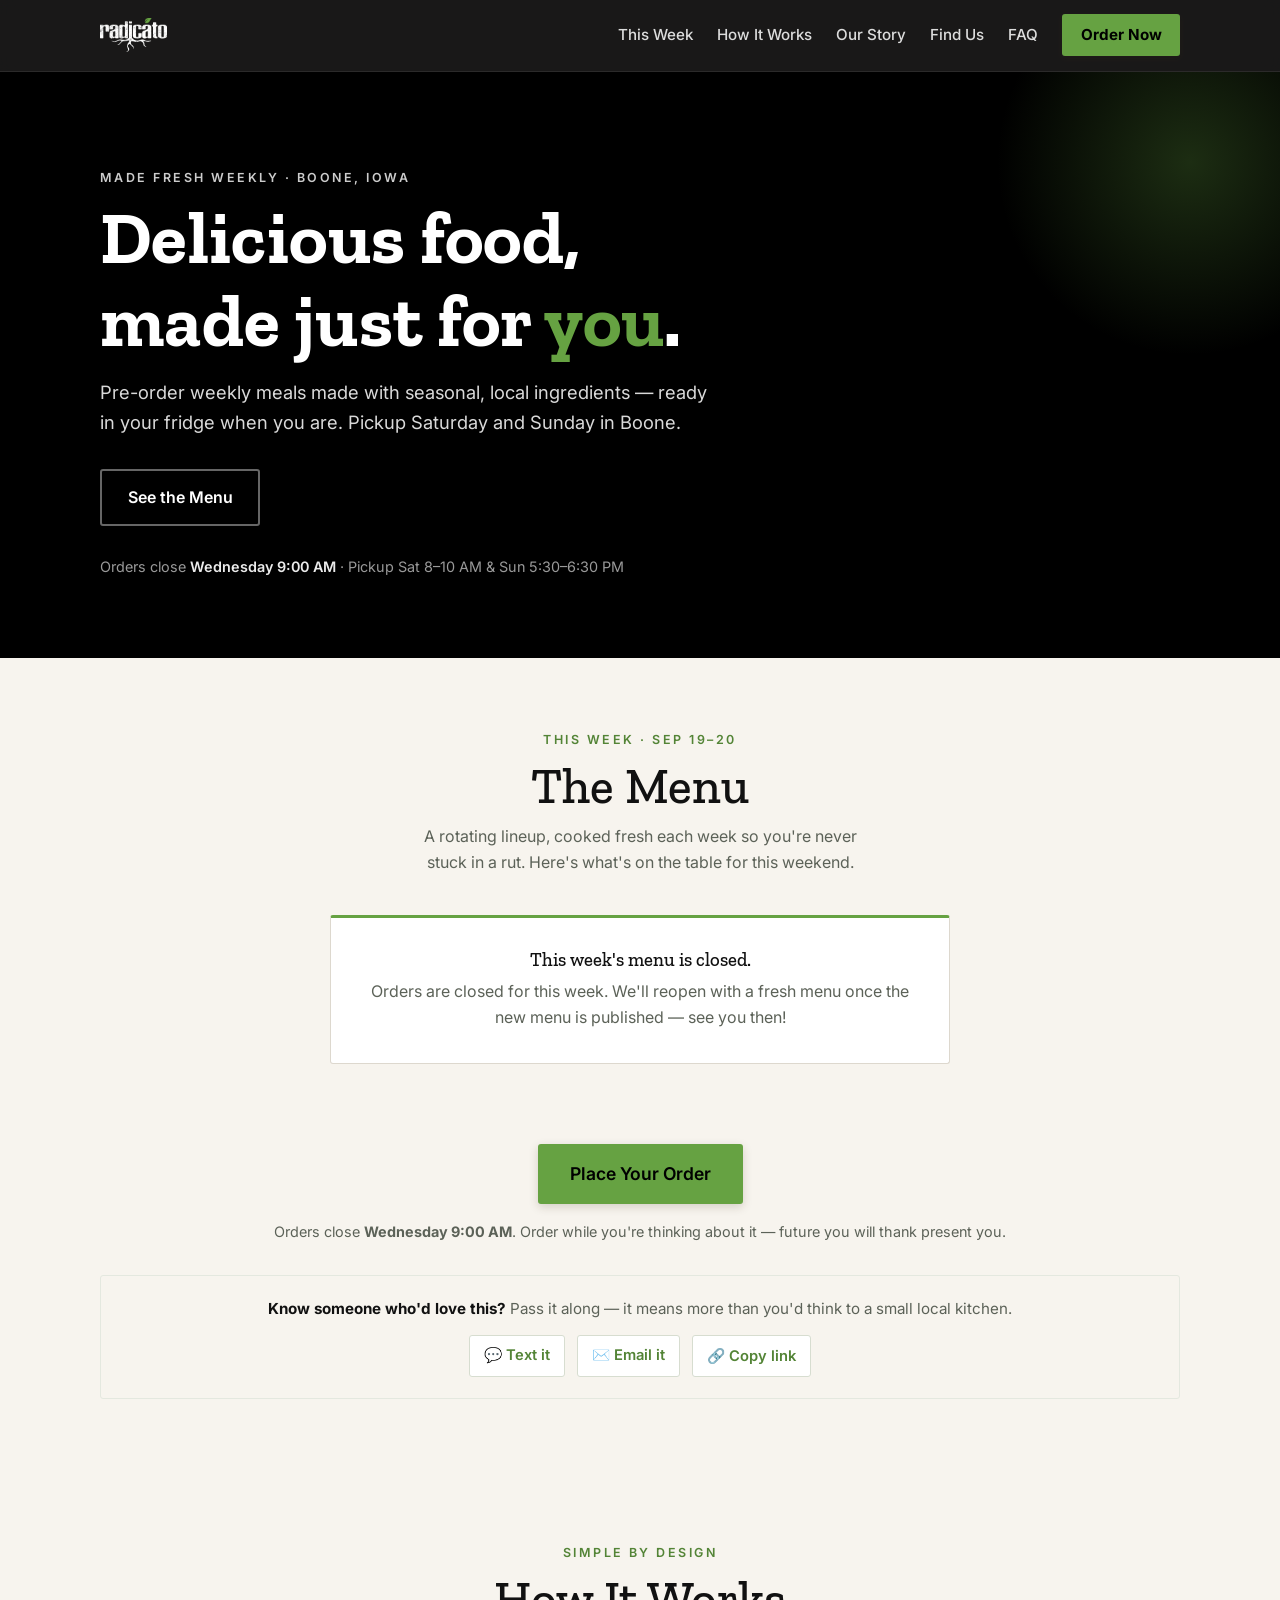
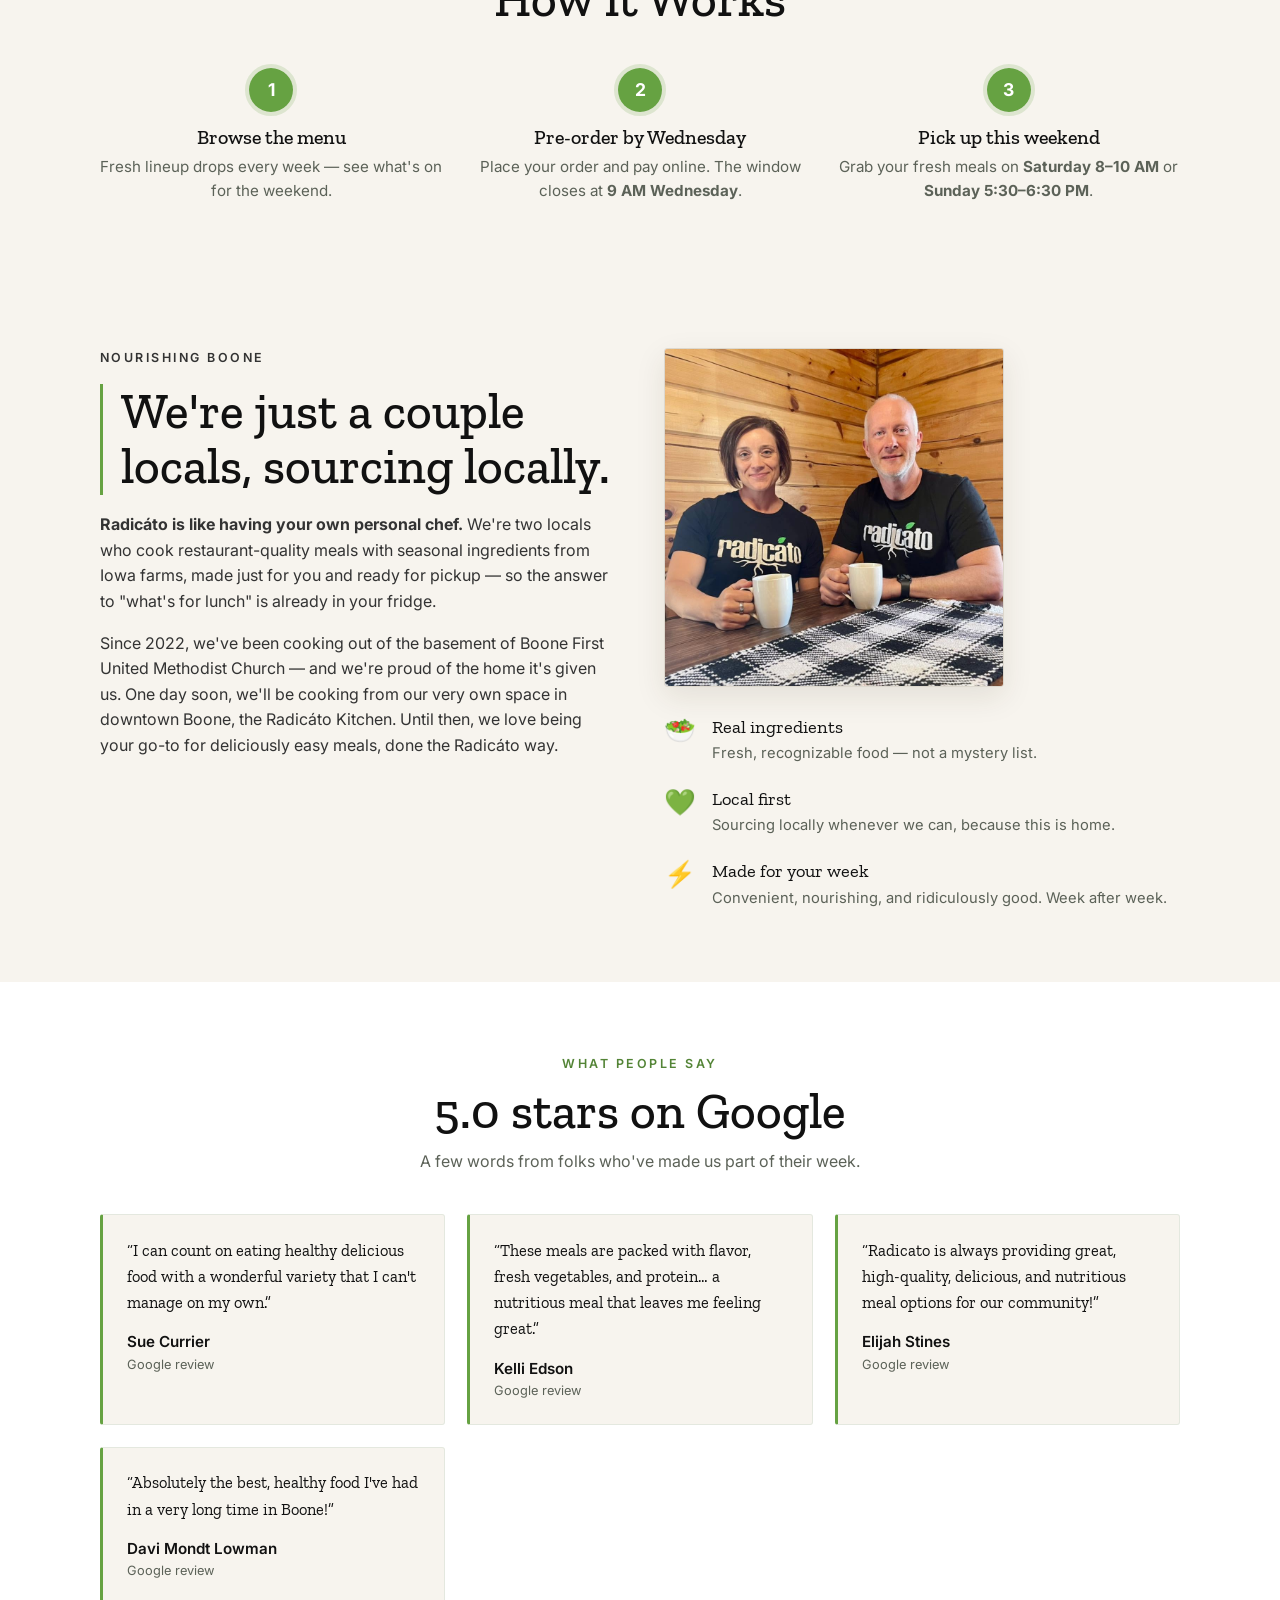
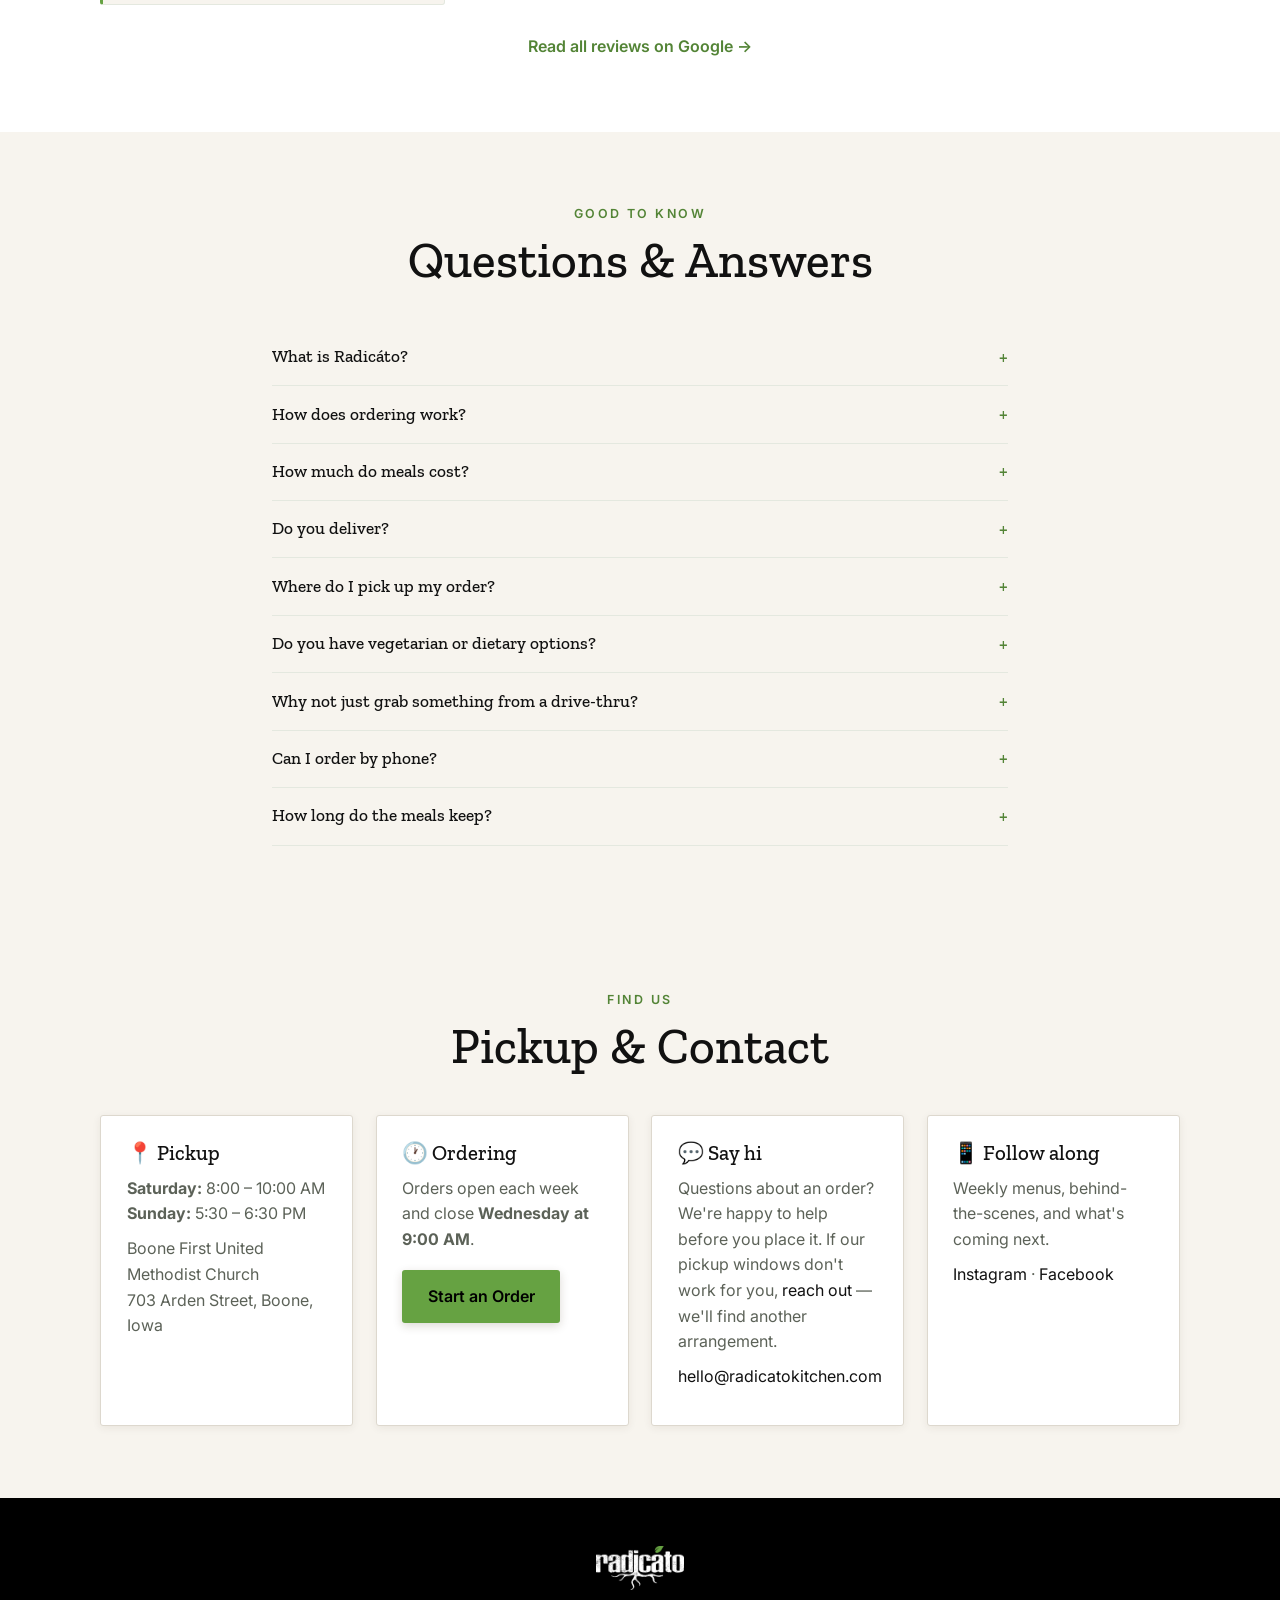
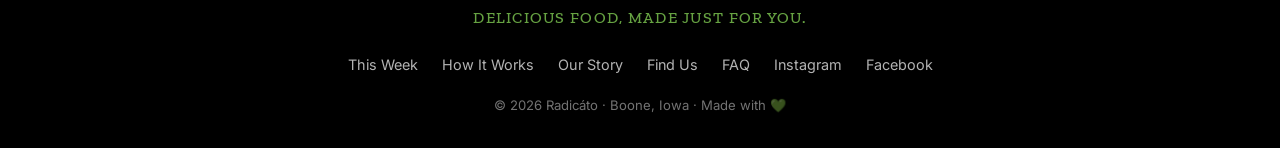
==== index.html @ 2254eb97 "Deploy: Radicáto site update 2026-09-14T00:16Z" ====
<!DOCTYPE html>
<html lang="en">
<head>
<meta charset="UTF-8">
<meta name="viewport" content="width=device-width, initial-scale=1.0">
<title>Radicáto — Chef-Prepared Meals in Boone, Iowa</title>
<meta name="description" content="Chef-prepared meals made with local ingredients in Boone, Iowa. Pre-order by Wednesday, pick up Saturday or Sunday — ready in your fridge.">
<link rel="canonical" href="https://radicatokitchen.com/">
<link rel="icon" type="image/svg+xml" href="assets/favicon.svg">
<link rel="apple-touch-icon" href="assets/radicato-og.png">

<!-- Open Graph / social share -->
<meta property="og:type" content="website">
<meta property="og:site_name" content="Radicáto">
<meta property="og:title" content="Radicáto — Chef-Prepared Meals in Boone, Iowa">
<meta property="og:description" content="Real, locally sourced ingredients. Pre-order by Wednesday, pick up Saturday or Sunday. The Radicáto Kitchen in Boone, Iowa.">
<meta property="og:url" content="https://radicatokitchen.com/">
<meta property="og:image" content="https://radicatokitchen.com/assets/radicato-og.png">
<meta property="og:image:width" content="1200">
<meta property="og:image:height" content="630">
<meta property="og:locale" content="en_US">
<meta name="twitter:card" content="summary_large_image">
<meta name="twitter:title" content="Radicáto — Chef-Prepared Meals in Boone, Iowa">
<meta name="twitter:description" content="Real, locally sourced ingredients. Pre-order by Wednesday, pick up Saturday or Sunday. Boone, Iowa.">
<meta name="twitter:image" content="https://radicatokitchen.com/assets/radicato-og.png">

<!-- Structured data: LocalBusiness / Restaurant -->
<script type="application/ld+json">
{
  "@context": "https://schema.org",
  "@type": "FoodEstablishment",
  "name": "Radicáto",
  "description": "Chef-prepared meals made with seasonal, local ingredients in Boone, Iowa — made just for you and ready in your fridge.",
  "url": "https://radicatokitchen.com/",
  "email": "hello@radicatokitchen.com",
  "image": "https://radicatokitchen.com/assets/radicato-og.png",
  "priceRange": "$$",
  "servesCuisine": "American",
  "address": {
    "@type": "PostalAddress",
    "addressLocality": "Boone",
    "addressRegion": "IA",
    "addressCountry": "US"
  },
  "areaServed": {
    "@type": "City",
    "name": "Boone, Iowa"
  },
  "sameAs": [
    "https://www.instagram.com/nourishingboone/",
    "https://www.facebook.com/nourishingboone/"
  ],
  "aggregateRating": {
    "@type": "AggregateRating",
    "ratingValue": "5.0",
    "reviewCount": "5",
    "bestRating": "5"
  },
  "review": [
    {
      "@type": "Review",
      "author": { "@type": "Person", "name": "Sue Currier" },
      "reviewRating": { "@type": "Rating", "ratingValue": "5", "bestRating": "5" },
      "reviewBody": "I can count on eating healthy delicious food with a wonderful variety that I can't manage on my own."
    },
    {
      "@type": "Review",
      "author": { "@type": "Person", "name": "Kelli Edson" },
      "reviewRating": { "@type": "Rating", "ratingValue": "5", "bestRating": "5" },
      "reviewBody": "These meals are packed with flavor, fresh vegetables, and protein. A nutritious meal that leaves me feeling great."
    },
    {
      "@type": "Review",
      "author": { "@type": "Person", "name": "Elijah Stines" },
      "reviewRating": { "@type": "Rating", "ratingValue": "5", "bestRating": "5" },
      "reviewBody": "Radicato is always providing great, high-quality, delicious, and nutritious meal options for our community!"
    },
    {
      "@type": "Review",
      "author": { "@type": "Person", "name": "Davi Mondt Lowman" },
      "reviewRating": { "@type": "Rating", "ratingValue": "5", "bestRating": "5" },
      "reviewBody": "Absolutely the best, healthy food I've had in a very long time in Boone!"
    }
  ],
  "openingHoursSpecification": [
    {
      "@type": "OpeningHoursSpecification",
      "dayOfWeek": "Saturday",
      "opens": "08:00",
      "closes": "10:00"
    },
    {
      "@type": "OpeningHoursSpecification",
      "dayOfWeek": "Sunday",
      "opens": "17:30",
      "closes": "18:30"
    }
  ]
}
</script>
<link rel="preconnect" href="https://fonts.googleapis.com">
<link rel="preconnect" href="https://fonts.gstatic.com" crossorigin>
<link href="https://fonts.googleapis.com/css2?family=DM+Serif+Display:ital@0;1&family=Inter:wght@400;500;600;700&family=Zilla+Slab:wght@400;500;600&display=swap" rel="stylesheet">
<link rel="stylesheet" href="css/styles.css?v=20">

<!-- Google Analytics 4 (property owned by radicatoboone@gmail.com) -->
<script async src="https://www.googletagmanager.com/gtag/js?id=G-8MPJHRWKEN"></script>
<script>
  window.dataLayer = window.dataLayer || [];
  function gtag(){dataLayer.push(arguments);}
  gtag('js', new Date());
  gtag('config', 'G-8MPJHRWKEN');

  // Track outbound clicks to the GoPrep ordering system (order-starts from site)
  document.addEventListener('click', function (e) {
    var a = e.target.closest ? e.target.closest('a') : null;
    if (!a || !a.href) return;
    if (a.href.indexOf('radicato.goprep.com') === -1) return;
    gtag('event', 'order_start', {
      link_url: a.href,
      link_text: (a.textContent || '').trim(),
      link_location: a.className || 'unstyled'
    });
  }, true);

  // Track "share the menu" actions (word-of-mouth referral signal)
  document.addEventListener('click', function (e) {
    var el = e.target.closest ? e.target.closest('a, button') : null;
    if (!el) return;
    var href = el.getAttribute('href') || '';
    var isShareLink = el.hasAttribute('data-copy-link') ||
                      href.indexOf('sms:') === 0 ||
                      href.indexOf('mailto:?subject=') === 0;
    if (!isShareLink) return;
    var channel = el.hasAttribute('data-copy-link') ? 'copy_link'
                : href.indexOf('sms:') === 0 ? 'sms'
                : 'email';
    gtag('event', 'share_menu', {
      method: channel,
      link_text: (el.textContent || '').trim()
    });
  }, true);
</script>
</head>
<body>

<!-- ===== NAV ===== -->
<header class="site-header" id="top">
  <div class="container nav-wrap">
    <a class="brand" href="#top">
      <img class="brand-logo" src="assets/radicato-logo-white.png" alt="Radicáto">
    </a>
    <nav class="nav" aria-label="Main">
      <a href="#menu">This Week</a>
      <a href="#how">How It Works</a>
      <a href="#about">Our Story</a>
      <a href="#visit">Find Us</a>
      <a href="#faq">FAQ</a>
      <a class="nav-order" href="https://radicato.goprep.com/customer/menu" target="_blank" rel="noopener">Order Now</a>
    </nav>
    <button class="nav-toggle" id="navToggle" aria-label="Menu" aria-expanded="false">
      <span></span><span></span><span></span>
    </button>
  </div>
</header>

<!-- ===== HERO ===== -->
<section class="hero">
  <div class="container">
    <p class="eyebrow">Made fresh weekly · Boone, Iowa</p>
    <h1 class="hero-title">Delicious food,<br>made just for <em>you</em>.</h1>
    <p class="hero-sub">Pre-order weekly meals made with seasonal, local ingredients — ready in your fridge when you are. Pickup Saturday and Sunday in Boone.</p>
    <div class="hero-actions">
      <a class="btn btn-ghost" href="#menu">See the Menu</a>
    </div>
    <p class="hero-note">Orders close <strong>Wednesday 9:00 AM</strong> · Pickup Sat 8–10 AM &amp; Sun 5:30–6:30 PM</p>
  </div>
</section>

<!-- ===== WEEKLY MENU ===== -->
<section class="menu section" id="menu">
  <div class="container">
    <div class="section-head">
      <p class="eyebrow" data-week-label>This Week</p>
      <h2>The Menu</h2>
      <p class="lede">A rotating lineup, cooked fresh each week so you're never stuck in a rut. Here's what's on the table for this weekend.</p>
    </div>

    <div class="menu-status-closed" id="menuStatusClosed" hidden>
      <h3>This week's menu is closed.</h3>
      <p id="menuClosedMsg">Orders are closed for this week. We'll reopen with a fresh menu soon.</p>
    </div>

    <!-- Menu rendered from data/menu.json by js/main.js -->
    <div class="menu-grid" id="menuGrid" aria-live="polite">
      <noscript>
        <p class="lede">This week's menu is updated automatically — please enable JavaScript to see it, or visit our ordering page.</p>
        <p><a class="btn btn-primary" href="https://radicato.goprep.com/customer/menu" target="_blank" rel="noopener">View &amp; Order the Menu</a></p>
      </noscript>
    </div>

    <div class="menu-cta">
      <a class="btn btn-primary btn-lg" href="https://radicato.goprep.com/customer/menu" target="_blank" rel="noopener">Place Your Order</a>
      <p class="menu-cta-note">Orders close <strong>Wednesday 9:00 AM</strong>. Order while you're thinking about it — future you will thank present you.</p>
    </div>

    <div class="share-nudge">
      <p><strong>Know someone who'd love this?</strong> Pass it along — it means more than you'd think to a small local kitchen.</p>
      <div class="share-actions">
        <a class="share-link" href="sms:?&amp;body=Found%20a%20local%20meal%20kitchen%20in%20Boone%20worth%20checking%20out%20%E2%80%94%20chef-prepared%20meals%2C%20local%20ingredients%2C%20pickup%20on%20the%20weekend%3A%20https%3A%2F%2Fradicatokitchen.com%2F">💬 Text it</a>
        <a class="share-link" href="mailto:?subject=Thought%20you%27d%20like%20this&amp;body=Found%20a%20local%20meal%20kitchen%20in%20Boone%20worth%20checking%20out%20%E2%80%94%20chef-prepared%20meals%2C%20local%20ingredients%2C%20pickup%20on%20the%20weekend%3A%20https%3A%2F%2Fradicatokitchen.com%2F">✉️ Email it</a>
        <button class="share-link" type="button" data-copy-link data-url="https://radicatokitchen.com/">🔗 Copy link</button>
      </div>
    </div>
  </div>
</section>

<!-- ===== HOW IT WORKS ===== -->
<section class="how section alt" id="how">
  <div class="container">
    <div class="section-head">
      <p class="eyebrow">Simple by design</p>
      <h2>How It Works</h2>
    </div>
    <div class="steps">
      <div class="step">
        <span class="step-num">1</span>
        <h3>Browse the menu</h3>
        <p>Fresh lineup drops every week — see what's on for the weekend.</p>
      </div>
      <div class="step">
        <span class="step-num">2</span>
        <h3>Pre-order by Wednesday</h3>
        <p>Place your order and pay online. The window closes at <strong>9 AM Wednesday</strong>.</p>
      </div>
      <div class="step">
        <span class="step-num">3</span>
        <h3>Pick up this weekend</h3>
        <p>Grab your fresh meals on <strong>Saturday 8–10 AM</strong> or <strong>Sunday 5:30–6:30 PM</strong>.</p>
      </div>
    </div>
  </div>
</section>

<!-- ===== ABOUT ===== -->
<section class="about section" id="about">
  <div class="container split">
    <div class="about-text">
      <p class="eyebrow">Nourishing Boone</p>
      <h2>We're just a couple locals, sourcing locally.</h2>
      <p><strong>Radicáto is like having your own personal chef.</strong> We're two locals who cook restaurant-quality meals with seasonal ingredients from Iowa farms, made just for you and ready for pickup — so the answer to "what's for lunch" is already in your fridge.</p>
      <p>Since 2022, we've been cooking out of the basement of Boone First United Methodist Church — and we're proud of the home it's given us. One day soon, we'll be cooking from our very own space in downtown Boone, the Radicáto Kitchen. Until then, we love being your go-to for deliciously easy meals, done the Radicáto way.</p>
    </div>
    <div class="about-values" aria-label="What we care about">
      <figure class="about-photo">
        <img src="assets/couple-locals.png" alt="Jenny and Chad, the two locals behind Radicáto" loading="lazy">
      </figure>
      <div class="value"><span class="value-ico">🥗</span><div><strong>Real ingredients</strong><p>Fresh, recognizable food — not a mystery list.</p></div></div>
      <div class="value"><span class="value-ico">💚</span><div><strong>Local first</strong><p>Sourcing locally whenever we can, because this is home.</p></div></div>
      <div class="value"><span class="value-ico">⚡</span><div><strong>Made for your week</strong><p>Convenient, nourishing, and ridiculously good. Week after week.</p></div></div>
    </div>
  </div>
</section>

<!-- ===== REVIEWS (social proof for undecided visitors) ===== -->
<!-- MANUAL: transcribed from Google Business Profile 2026-09-13.
     To refresh: pull the review list from GBP, update text below, redeploy. -->
<section class="reviews section" id="reviews">
  <div class="container">
    <div class="section-head">
      <p class="eyebrow">What people say</p>
      <h2>5.0 stars on Google</h2>
      <p class="lede">A few words from folks who've made us part of their week.</p>
    </div>
    <div class="review-grid">
      <figure class="review">
        <blockquote>&ldquo;I can count on eating healthy delicious food with a wonderful variety that I can't manage on my own.&rdquo;</blockquote>
        <figcaption><strong>Sue Currier</strong><span>Google review</span></figcaption>
      </figure>
      <figure class="review">
        <blockquote>&ldquo;These meals are packed with flavor, fresh vegetables, and protein&hellip; a nutritious meal that leaves me feeling great.&rdquo;</blockquote>
        <figcaption><strong>Kelli Edson</strong><span>Google review</span></figcaption>
      </figure>
      <figure class="review">
        <blockquote>&ldquo;Radicato is always providing great, high-quality, delicious, and nutritious meal options for our community!&rdquo;</blockquote>
        <figcaption><strong>Elijah Stines</strong><span>Google review</span></figcaption>
      </figure>
      <figure class="review">
        <blockquote>&ldquo;Absolutely the best, healthy food I've had in a very long time in Boone!&rdquo;</blockquote>
        <figcaption><strong>Davi Mondt Lowman</strong><span>Google review</span></figcaption>
      </figure>
    </div>
    <p class="reviews-more"><a href="https://www.google.com/search?q=radic%C3%A1to+Boone+Iowa+reviews" target="_blank" rel="noopener">Read all reviews on Google &rarr;</a></p>
  </div>
</section>

<!-- ===== FAQ ===== -->
<section class="faq section alt" id="faq">
  <div class="container">
    <div class="section-head">
      <p class="eyebrow">Good to know</p>
      <h2>Questions &amp; Answers</h2>
    </div>
    <div class="faq-list">
      <details class="faq-item">
        <summary>What is Radicáto?</summary>
        <p>Radicáto is like having your own personal chef. We make chef-prepared meals with seasonal, local ingredients — made just for you and ready in your fridge.</p>
      </details>
      <details class="faq-item">
        <summary>How does ordering work?</summary>
        <p>Orders open when the week's menu drops and close <strong>Wednesday at 9:00 AM</strong>. You order and pay online, then pick up that weekend — <strong>Saturday 8–10 AM</strong> or <strong>Sunday 5:30–6:30 PM</strong>.</p>
      </details>
      <details class="faq-item">
        <summary>How much do meals cost?</summary>
        <p>Meals are priced per item on this week's menu. Chef-prepared quality, small town prices.</p>
      </details>
      <details class="faq-item">
        <summary>Do you deliver?</summary>
        <p>We currently offer weekly pickup at Boone First United Methodist Church, 703 Arden Street in Boone. Delivery isn't available right now — ask us if it's something you'd want.</p>
      </details>
      <details class="faq-item">
        <summary>Where do I pick up my order?</summary>
        <p>Pickup is at Boone First United Methodist Church, 703 Arden Street in Boone — Saturday 8–10 AM or Sunday 5:30–6:30 PM.</p>
      </details>
      <details class="faq-item">
        <summary>Do you have vegetarian or dietary options?</summary>
        <p>Yes — our menu rotates each week and includes vegetarian options. If you have a specific dietary need, email <a href="mailto:hello@radicatokitchen.com">hello@radicatokitchen.com</a> before ordering and we'll help you pick.</p>
      </details>
      <details class="faq-item">
        <summary>Why not just grab something from a drive-thru?</summary>
        <p>You can — and plenty of people do. But this is chef-prepared food made with local ingredients, already in your fridge before you're hungry. The food's just better.</p>
      </details>
      <details class="faq-item">
        <summary>Can I order by phone?</summary>
        <p>Not right now — ordering is online only while we cook out of our current space. Email us any time and we'll help before you place the order.</p>
      </details>
      <details class="faq-item">
        <summary>How long do the meals keep?</summary>
        <p>Meals are cooked fresh each week and hold beautifully in your fridge for <strong>5–7 days</strong>. Reheat when you're ready — no planning required.</p>
      </details>
    </div>
  </div>
</section>

<!-- ===== VISIT ===== -->
<section class="visit section alt" id="visit">
  <div class="container">
    <div class="section-head">
      <p class="eyebrow">Find us</p>
      <h2>Pickup &amp; Contact</h2>
    </div>
    <div class="visit-grid">
      <div class="visit-card">
        <h3>📍 Pickup</h3>
        <p><strong>Saturday:</strong> 8:00 – 10:00 AM<br><strong>Sunday:</strong> 5:30 – 6:30 PM</p>
        <p>Boone First United Methodist Church<br>703 Arden Street, Boone, Iowa</p>
      </div>
      <div class="visit-card">
        <h3>🕐 Ordering</h3>
        <p>Orders open each week and close <strong>Wednesday at 9:00 AM</strong>.</p>
        <a class="btn btn-primary" href="https://radicato.goprep.com/customer/menu" target="_blank" rel="noopener">Start an Order</a>
      </div>
      <div class="visit-card">
        <h3>💬 Say hi</h3>
        <p>Questions about an order? We're happy to help before you place it. If our pickup windows don't work for you, <a href="mailto:hello@radicatokitchen.com">reach out</a> — we'll find another arrangement.</p>
        <p><a href="mailto:hello@radicatokitchen.com">hello@radicatokitchen.com</a></p>
      </div>
      <div class="visit-card">
        <h3>📱 Follow along</h3>
        <p>Weekly menus, behind-the-scenes, and what's coming next.</p>
        <p>
          <a href="https://www.instagram.com/nourishingboone/" target="_blank" rel="noopener">Instagram</a> ·
          <a href="https://www.facebook.com/nourishingboone/" target="_blank" rel="noopener">Facebook</a>
        </p>
      </div>
    </div>
  </div>
</section>

<!-- ===== FOOTER ===== -->
<footer class="site-footer">
  <div class="container">
    <div class="footer-brand">
      <img class="brand-logo footer-logo" src="assets/radicato-logo-white.png" alt="Radicáto">
    </div>
    <p class="footer-tag">Delicious food, made just for you.</p>
    <nav class="footer-nav" aria-label="Footer">
      <a href="#menu">This Week</a>
      <a href="#how">How It Works</a>
      <a href="#about">Our Story</a>
      <a href="#visit">Find Us</a>
      <a href="#faq">FAQ</a>
      <a href="https://www.instagram.com/nourishingboone/" target="_blank" rel="noopener">Instagram</a>
      <a href="https://www.facebook.com/nourishingboone/" target="_blank" rel="noopener">Facebook</a>
    </nav>
    <p class="footer-note">© <span id="year">2026</span> Radicáto · Boone, Iowa · Made with 💚</p>
  </div>
</footer>

<script src="js/main.js?v=6"></script>
</body>
</html>
---- css/styles.css ----
/* =========================================================
   Radicáto — Brand: green (#66A242) + black (#000000) + white
   Fonts: Zilla Slab (display/headings) + Inter (body)
   ========================================================= */

:root {
  --green: #66A242;
  --green-dark: #538436;
  --black: #000000;
  --ink: #111111;
  --paper: #ffffff;
  --off-white: #eff3e9;
  --warm-white: #f7f4ee;
  --muted: #5c6258;
  --line: #e4e8df;
  --serif: "DM Serif Display", Georgia, serif;
  --slab: "Zilla Slab", Georgia, serif;
  --sans: "Inter", -apple-system, BlinkMacSystemFont, "Segoe UI", sans-serif;
}

* { margin: 0; padding: 0; box-sizing: border-box; }

html { scroll-behavior: smooth; }

body {
  font-family: var(--sans);
  color: var(--ink);
  background: var(--warm-white);
  line-height: 1.6;
  -webkit-font-smoothing: antialiased;
  overflow-x: hidden;
}

img { max-width: 100%; display: block; }
a { color: var(--ink); text-decoration: none; transition: color .15s ease; }
a:hover { color: var(--green-dark); }
a:hover { text-decoration: underline; }

.container { width: min(1080px, 92%); margin: 0 auto; }

/* ---------- Buttons ---------- */
.btn {
  display: inline-block;
  font-weight: 600;
  font-size: 1rem;
  padding: 0.85rem 1.6rem;
  border-radius: 3px;
  transition: transform .12s ease, background .15s ease, box-shadow .15s ease;
}
.btn:hover { transform: translateY(-2px); text-decoration: none; }
.btn-primary {
  background: var(--green);
  color: var(--black);
  border-radius: 3px;
  box-shadow: 0 3px 10px rgba(60,45,20,.18);
}
.btn-primary:hover { background: var(--green-dark); color: #fff; box-shadow: 0 6px 16px rgba(60,45,20,.26); }
.btn-ghost {
  border: 2px solid rgba(255,255,255,.4);
  color: #fff;
}
.btn-ghost:hover { border-color: #fff; background: rgba(255,255,255,.12); }
.btn-lg { padding: 1rem 2rem; font-size: 1.1rem; }

/* ---------- Eyebrow / Headings ---------- */
.eyebrow {
  text-transform: uppercase;
  letter-spacing: .2em;
  font-size: .78rem;
  font-weight: 600;
  color: var(--green-dark);
  margin-bottom: .6rem;
}
h1, h2, h3 { font-family: var(--slab); font-weight: 500; line-height: 1.12; text-wrap: balance; }
h1 { font-weight: 700; }
h2 { font-size: clamp(2.2rem, 4.6vw, 3.1rem); margin-bottom: .6rem; }
.lede { color: var(--muted); max-width: 46ch; margin: 0 auto 2rem; }

.section { padding: 4.5rem 0; background: var(--warm-white); }
.section.alt { background: var(--warm-white); }
.section-head { text-align: center; margin-bottom: 2.5rem; }

/* ---------- Header / Nav ---------- */
.site-header {
  position: sticky; top: 0; z-index: 50;
  background: rgba(0,0,0,.9);
  backdrop-filter: blur(8px);
  border-bottom: 1px solid rgba(255,255,255,.08);
}
.nav-wrap { display: flex; align-items: center; justify-content: space-between; padding: .9rem 0; }
.brand { display: flex; align-items: center; }
.brand:hover { text-decoration: none; }
.brand-logo {
  height: 34px;
  width: auto;
  display: block;
}
.brand-mark {
  width: 22px; height: 22px; border-radius: 50%;
  background: var(--green);
  display: inline-block;
  box-shadow: 0 0 0 3px rgba(102,162,66,.25);
}
.brand-word {
  font-family: var(--slab);
  font-size: 1.35rem;
  color: #fff;
  letter-spacing: .02em;
}
.footer-logo {
  height: 44px;
  margin: 0 auto;
}
@media (max-width: 760px) {
  .brand-logo { height: 28px; }
}
.nav { display: flex; align-items: center; gap: 1.5rem; }
.nav a { color: rgba(255,255,255,.85); font-size: .95rem; font-weight: 500; }
.nav a:hover { color: #fff; text-decoration: none; }
.nav .nav-order {
  background: var(--green);
  color: var(--black);
  font-weight: 700;
  padding: .55rem 1.15rem;
  border-radius: 3px;
  box-shadow: 0 2px 6px rgba(60,45,20,.16);
}
.nav .nav-order:hover { background: var(--green-dark); color: #fff; box-shadow: 0 4px 10px rgba(60,45,20,.22); }

.nav-toggle { display: none; background: none; border: 0; cursor: pointer; padding: .4rem; }
.nav-toggle span { display: block; width: 24px; height: 2px; background: #fff; margin: 5px 0; transition: .2s; }

/* ---------- Hero ---------- */
.hero {
  background: var(--black);
  color: #fff;
  padding: 6rem 0 5rem;
  position: relative;
  overflow: hidden;
}
.hero::after {
  content: "";
  position: absolute; right: -120px; top: -120px;
  width: 420px; height: 420px; border-radius: 50%;
  background: radial-gradient(circle, rgba(102,162,66,.28), transparent 65%);
  pointer-events: none;
}
.hero .container { position: relative; z-index: 1; }
.hero .eyebrow { color: rgba(255,255,255,.8); }
.hero-title {
  font-family: var(--slab);
  font-weight: 700;
  letter-spacing: .005em;
  color: #fff;
  font-size: clamp(2.7rem, 7vw, 4.6rem);
  margin-bottom: 1rem;
}
.hero-title em { font-style: normal; color: var(--green); }
.hero-sub {
  max-width: 52ch;
  font-size: 1.15rem;
  color: rgba(255,255,255,.85);
  margin-bottom: 2rem;
}
.hero-actions { display: flex; gap: 1rem; flex-wrap: wrap; }
.hero-actions .btn { max-width: 100%; white-space: normal; }
.hero-note { margin-top: 1.8rem; color: rgba(255,255,255,.6); font-size: .9rem; }
.hero-note strong { color: rgba(255,255,255,.92); font-weight: 600; }

/* ---------- Menu ---------- */
.menu-grid {
  display: flex;
  flex-wrap: wrap;
  justify-content: center;
  gap: 2rem;
  margin-bottom: 2.5rem;
}
.menu-grid > .card {
  flex: 0 1 330px;
  max-width: 100%;
}

.menu-status-closed {
  background: var(--paper);
  border: 1px solid #ddd8ce;
  border-top: 3px solid var(--green);
  border-radius: 3px;
  padding: 2rem 1.5rem;
  text-align: center;
  max-width: 620px;
  margin: 0 auto 2rem;
}
.menu-status-closed h3 {
  color: var(--ink);
  margin-bottom: .5rem;
}
.menu-status-closed p {
  color: var(--muted);
  margin: 0;
}
.card {
  background: var(--paper);
  border: 1px solid #ddd8ce;
  border-radius: 3px;
  padding: 1.5rem;
  display: flex; flex-direction: column;
  box-shadow: 0 2px 8px rgba(60,45,20,.07);
  transition: transform .15s ease, box-shadow .15s ease;
}
.card:hover { transform: translateY(-4px); box-shadow: 0 14px 34px rgba(60,45,20,.14); }
.card-tag {
  font-size: .72rem; font-weight: 700; text-transform: uppercase;
  letter-spacing: .16em; color: var(--green-dark);
  margin-bottom: .7rem;
}
.new-badge {
  display: inline-block;
  border: 1px solid var(--green);
  color: var(--green-dark);
  padding: .12rem .55rem; border-radius: 999px;
  font-size: .66rem; letter-spacing: .06em;
  margin-left: .35rem; font-weight: 600;
}
.serves { font-weight: 600; color: var(--muted); font-size: .8rem; font-family: var(--sans); }
.card h3 {
  font-family: var(--slab);
  font-weight: 600;
  font-size: 1.6rem;
  letter-spacing: .005em;
  margin-bottom: .6rem;
  color: var(--ink);
}
.card-desc { color: var(--muted); font-size: .93rem; line-height: 1.65; flex-grow: 1; margin-bottom: 1.3rem; }
.card-foot { display: flex; align-items: center; justify-content: space-between; border-top: 1px solid var(--line); padding-top: .9rem; }
.price { font-family: var(--slab); font-weight: 600; font-size: 1.45rem; color: var(--green-dark); }
.order-link { font-weight: 600; color: var(--ink); transition: color .15s ease; }
.order-link:hover { color: var(--green-dark); text-decoration: none; }

.menu-cta { text-align: center; padding-top: .5rem; }
.menu-cta-note { color: var(--muted); font-size: .9rem; margin-top: 1rem; }

/* ---------- Steps ---------- */
.steps { display: grid; grid-template-columns: repeat(auto-fit, minmax(220px, 1fr)); gap: 1.6rem; text-align: center; }
.step-num {
  display: inline-flex; align-items: center; justify-content: center;
  width: 44px; height: 44px; border-radius: 50%;
  background: var(--green); color: #fff;
  outline: 4px solid rgba(102,162,66,.18);
  font-weight: 700; font-size: 1.1rem; margin-bottom: .9rem;
}
.step h3 { font-size: 1.25rem; margin-bottom: .4rem; }
.step p { color: var(--muted); font-size: .95rem; }

/* ---------- About ---------- */
.split { display: grid; grid-template-columns: 1fr 1fr; gap: 3rem; align-items: start; }
.about-text h2 {
  margin-bottom: 1.1rem;
  padding-left: 1.1rem;
  border-left: 3px solid var(--green);
}
.about-text p { margin-bottom: 1rem; color: #333; }
.about-values { display: flex; flex-direction: column; gap: 1.2rem; }
.about-photo { margin: 0 0 .4rem; }
.about-photo img { width: 100%; max-width: 340px; border-radius: 3px; border: 1px solid #ddd8ce; box-shadow: 0 10px 30px rgba(60,45,20,.10); display: block; }
.value { display: flex; gap: 1rem; align-items: flex-start; }
.value-ico { font-size: 1.6rem; line-height: 1.3; }
.value strong { font-family: var(--slab); font-size: 1.15rem; font-weight: 400; }
.value p { color: var(--muted); font-size: .92rem; }

/* ---------- Visit ---------- */
.visit-grid { display: grid; grid-template-columns: repeat(auto-fit, minmax(250px, 1fr)); gap: 1.4rem; }
.visit-card { background: var(--paper); border: 1px solid #ddd8ce; border-radius: 3px; padding: 1.6rem; box-shadow: 0 2px 8px rgba(60,45,20,.07); }
.visit-card h3 { font-size: 1.3rem; margin-bottom: .7rem; }
.visit-card p { color: var(--muted); margin-bottom: .6rem; }
.visit-card .btn { margin-top: .5rem; }

/* ---------- Footer ---------- */
.site-footer { background: var(--black); color: rgba(255,255,255,.7); padding: 3rem 0 2rem; text-align: center; }
.footer-brand { display: flex; justify-content: center; align-items: center; }
.footer-brand .brand-word { font-size: 1.5rem; }
.footer-tag {
  margin: .9rem 0 1.4rem;
  color: var(--green);
  font-family: var(--slab);
  font-weight: 500;
  font-style: normal;
  text-transform: uppercase;
  letter-spacing: .08em;
  font-size: 1rem;
}
.footer-nav { display: flex; justify-content: center; gap: 1.5rem; flex-wrap: wrap; margin-bottom: 1.2rem; }
.footer-nav a { color: rgba(255,255,255,.7); font-size: .9rem; }
.footer-nav a:hover { color: #fff; }
.footer-note { font-size: .82rem; color: rgba(255,255,255,.45); }

/* ---------- Share nudge ---------- */
.share-nudge {
  margin-top: 2rem;
  padding: 1.3rem 1.5rem;
  background: var(--warm-white);
  border: 1px solid #e4e8df;
  border-radius: 3px;
  text-align: center;
}
.share-nudge p { color: var(--muted); font-size: .95rem; margin-bottom: .9rem; }
.share-nudge strong { color: var(--ink); }
.share-actions { display: flex; gap: .7rem; justify-content: center; flex-wrap: wrap; }
.share-link {
  display: inline-block;
  font-family: inherit;
  font-size: .92rem;
  font-weight: 600;
  color: var(--green-dark);
  background: var(--paper);
  border: 1px solid #d7ddd0;
  border-radius: 3px;
  padding: .5rem .9rem;
  cursor: pointer;
  text-decoration: none;
}
.share-link:hover { background: var(--green); color: var(--black); border-color: var(--green); }

/* ---------- Reviews ---------- */
.reviews { background: var(--paper); }
.review-grid {
  display: grid;
  grid-template-columns: repeat(auto-fit, minmax(260px, 1fr));
  gap: 1.4rem;
  margin-top: .5rem;
}
.review {
  margin: 0;
  padding: 1.4rem 1.5rem;
  background: var(--warm-white);
  border: 1px solid #e4e8df;
  border-left: 3px solid var(--green);
  border-radius: 3px;
}
.review blockquote {
  margin: 0 0 .9rem;
  font-family: var(--slab);
  font-size: 1.02rem;
  line-height: 1.6;
  color: var(--ink);
}
.review figcaption { display: flex; flex-direction: column; }
.review figcaption strong { font-size: .95rem; font-weight: 600; }
.review figcaption span { font-size: .8rem; color: var(--muted); }
.reviews-more { text-align: center; margin-top: 1.8rem; }
.reviews-more a { font-weight: 600; color: var(--green-dark); }
.reviews-more a:hover { color: var(--ink); text-decoration: none; }

/* ---------- FAQ ---------- */
.faq-list { max-width: 46rem; margin: 0 auto; }
.faq-item {
  border-bottom: 1px solid var(--line);
  padding: .9rem 0;
}
.faq-item summary {
  cursor: pointer;
  font-family: var(--slab);
  font-size: 1.08rem;
  font-weight: 500;
  color: var(--ink);
  list-style: none;
  display: flex;
  justify-content: space-between;
  align-items: center;
  gap: 1rem;
}
.faq-item summary::-webkit-details-marker { display: none; }
.faq-item summary::after {
  content: "+";
  color: var(--green-dark);
  font-size: 1.3rem;
  line-height: 1;
  flex-shrink: 0;
}
.faq-item[open] summary::after { content: "\2013"; }
.faq-item p { color: var(--muted); font-size: .95rem; margin-top: .6rem; }
.faq-item a { color: var(--green-dark); font-weight: 600; }

/* ---------- Responsive ---------- */
@media (max-width: 760px) {
  .nav { display: none; position: absolute; top: 100%; left: 0; right: 0;
         background: var(--black); flex-direction: column; align-items: stretch;
         padding: 1rem 6%; gap: 1rem; border-bottom: 1px solid rgba(255,255,255,.1); }
  .nav.open { display: flex; }
  .nav a { font-size: 1.05rem; padding: .4rem 0; }
  .nav .nav-order { text-align: center; }
  .nav-toggle { display: block; }
  .split { grid-template-columns: 1fr; }
  .hero { padding: 4.5rem 0 4rem; }
  .hero-title { font-size: clamp(2.5rem, 11.5vw, 3rem); letter-spacing: .01em; }
  h2 { font-size: clamp(1.9rem, 8.5vw, 2.4rem); letter-spacing: .005em; }
  .card h3 { font-size: 1.45rem; }
  .card { padding: 1.25rem; }
  .hero-actions .btn { width: 100%; text-align: center; }
  .section { padding: 3.5rem 0; }
  .review { padding: 1.15rem; }
  .review blockquote { font-size: .98rem; }
  .faq-item summary { font-size: 1rem; }
}
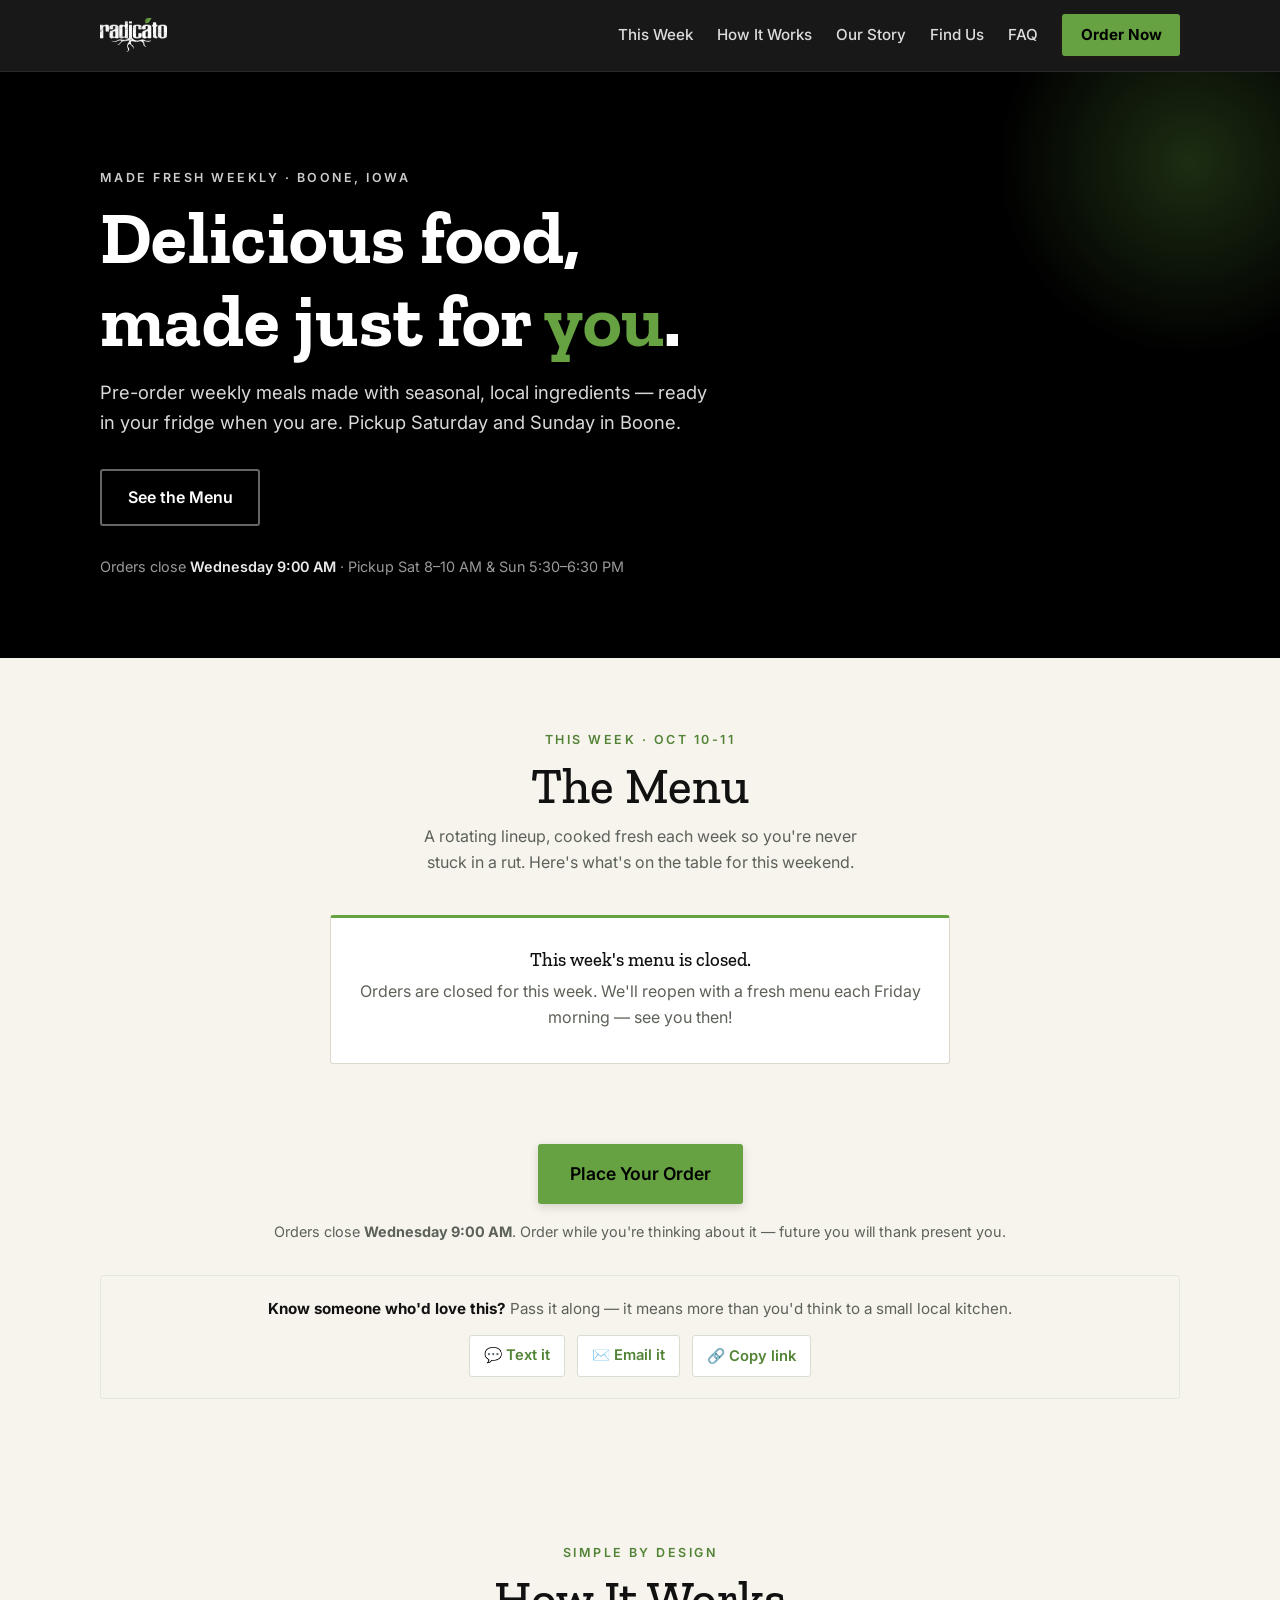
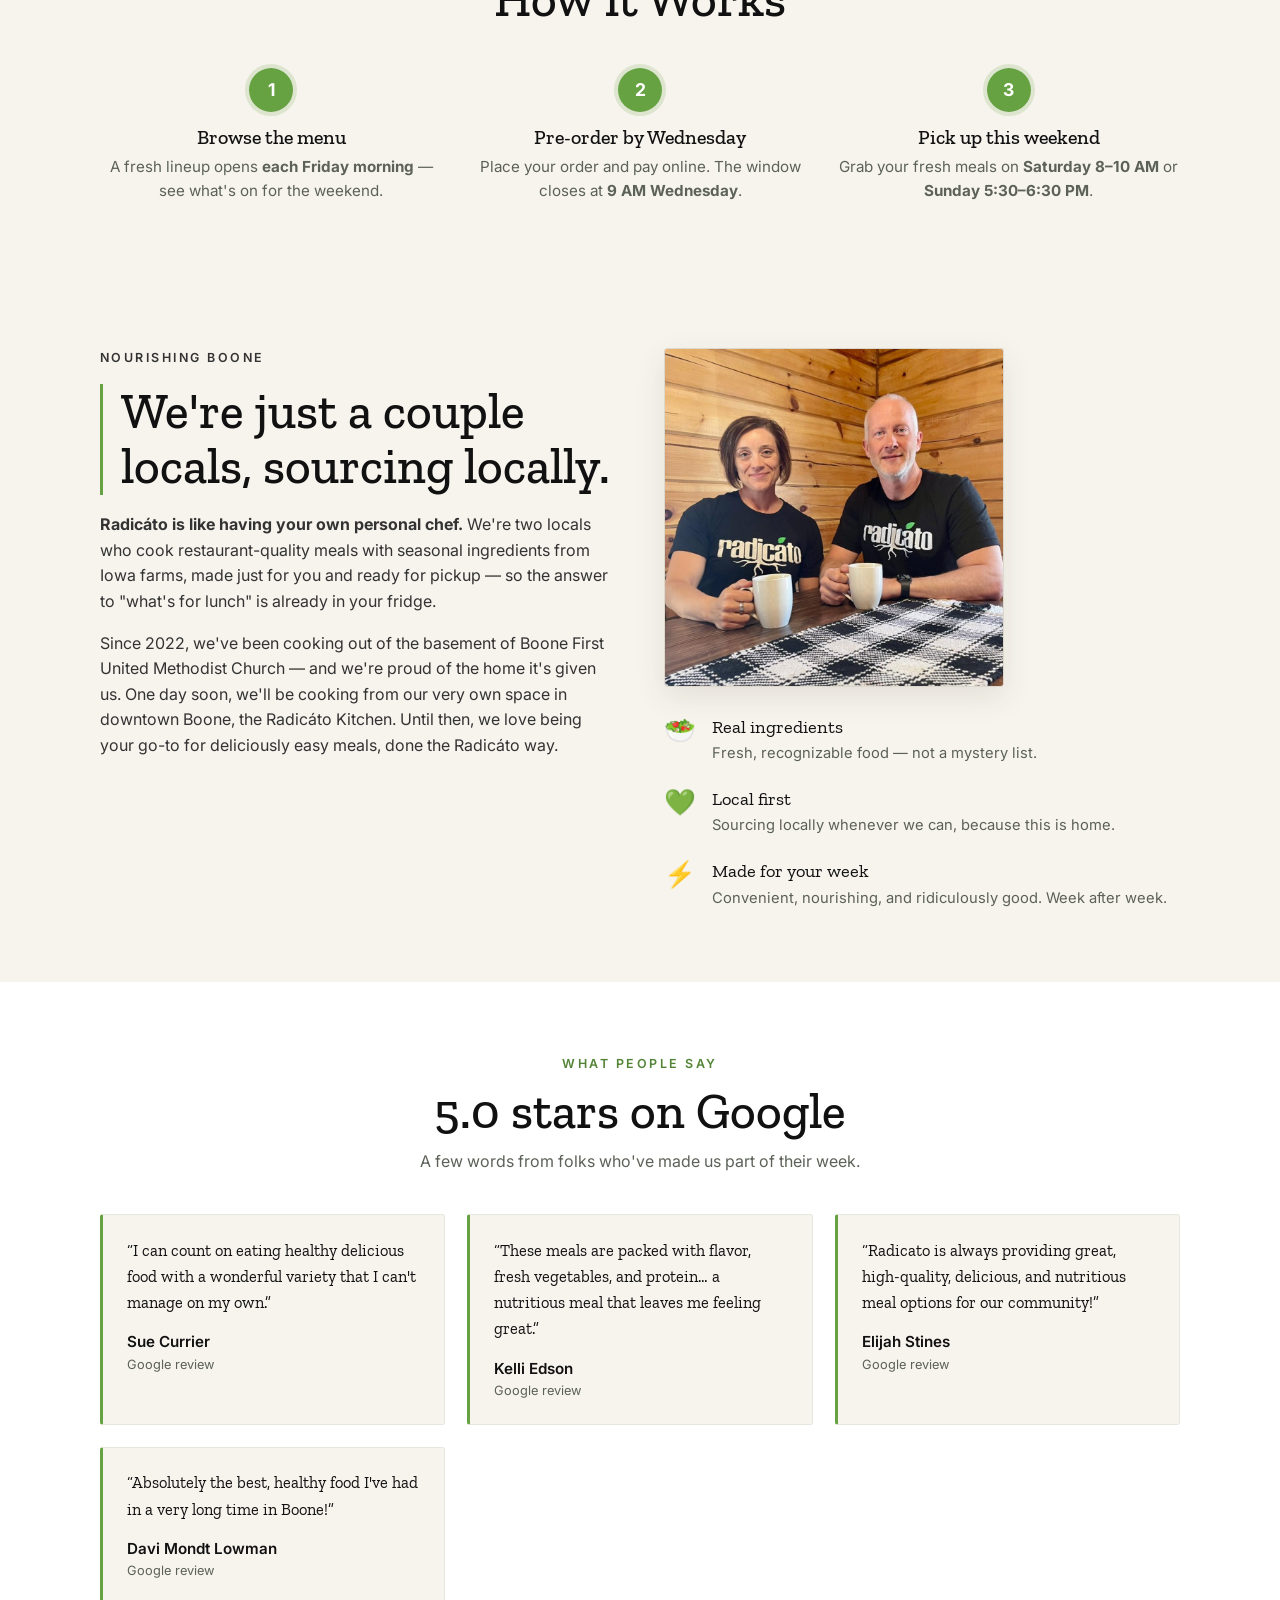
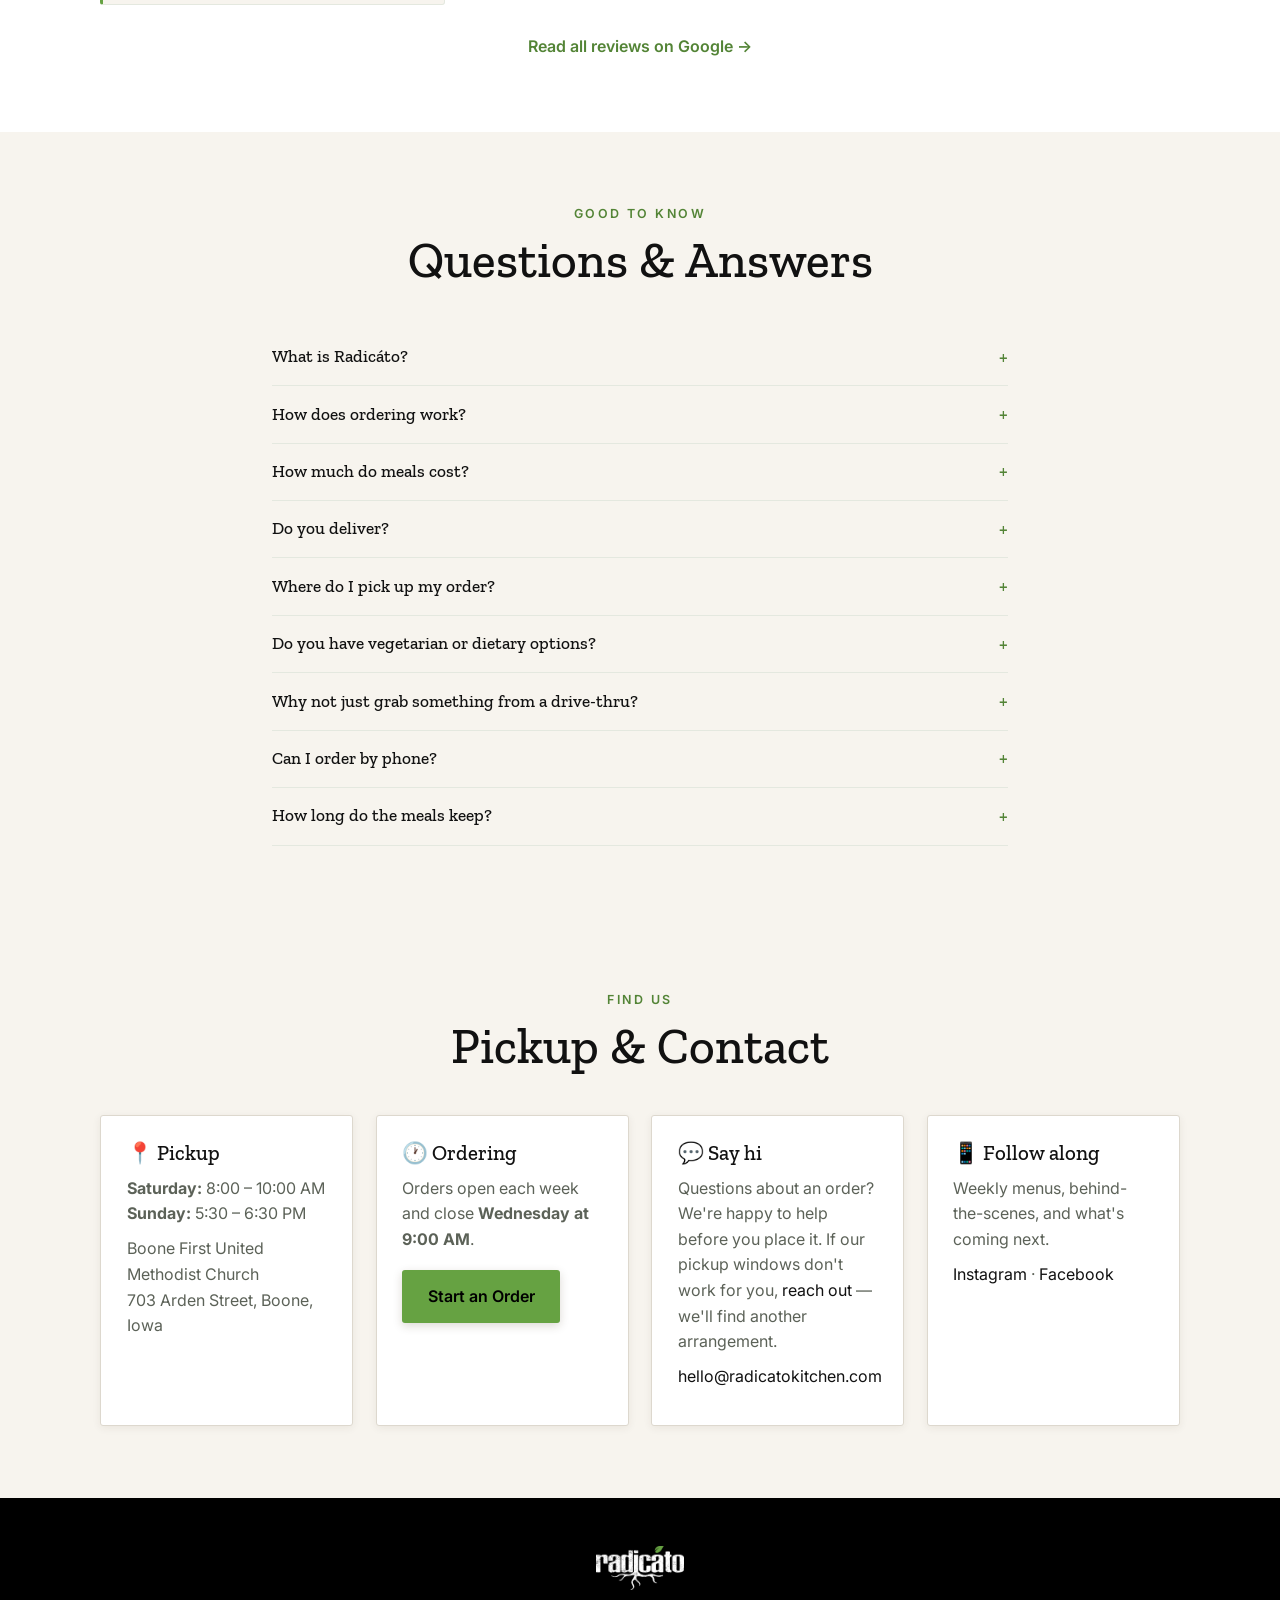
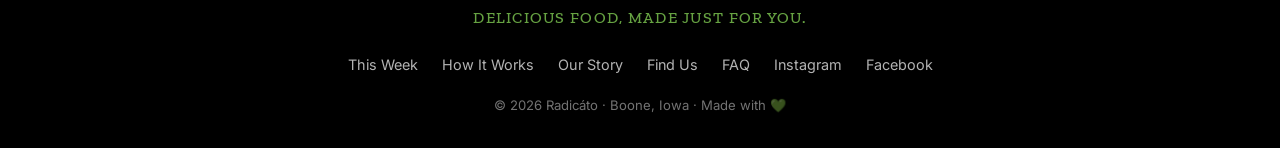
==== commit 67e67782: "Deploy: Radicáto site update 2026-10-01T12:00Z" ====
--- a/index.html
+++ b/index.html
@@ -188,7 +188,7 @@
 
     <div class="menu-status-closed" id="menuStatusClosed" hidden>
       <h3>This week's menu is closed.</h3>
-      <p id="menuClosedMsg">Orders are closed for this week. We'll reopen with a fresh menu soon.</p>
+      <p id="menuClosedMsg">Orders are closed for this week. A fresh menu opens each Friday morning — see you then!</p>
     </div>
 
     <!-- Menu rendered from data/menu.json by js/main.js -->
@@ -226,7 +226,7 @@
       <div class="step">
         <span class="step-num">1</span>
         <h3>Browse the menu</h3>
-        <p>Fresh lineup drops every week — see what's on for the weekend.</p>
+        <p>A fresh lineup opens <strong>each Friday morning</strong> — see what's on for the weekend.</p>
       </div>
       <div class="step">
         <span class="step-num">2</span>
@@ -308,7 +308,7 @@
       </details>
       <details class="faq-item">
         <summary>How does ordering work?</summary>
-        <p>Orders open when the week's menu drops and close <strong>Wednesday at 9:00 AM</strong>. You order and pay online, then pick up that weekend — <strong>Saturday 8–10 AM</strong> or <strong>Sunday 5:30–6:30 PM</strong>.</p>
+        <p>The menu opens <strong>each Friday morning</strong> and orders close <strong>Wednesday at 9:00 AM</strong>. You order and pay online, then pick up that weekend — <strong>Saturday 8–10 AM</strong> or <strong>Sunday 5:30–6:30 PM</strong>.</p>
       </details>
       <details class="faq-item">
         <summary>How much do meals cost?</summary>
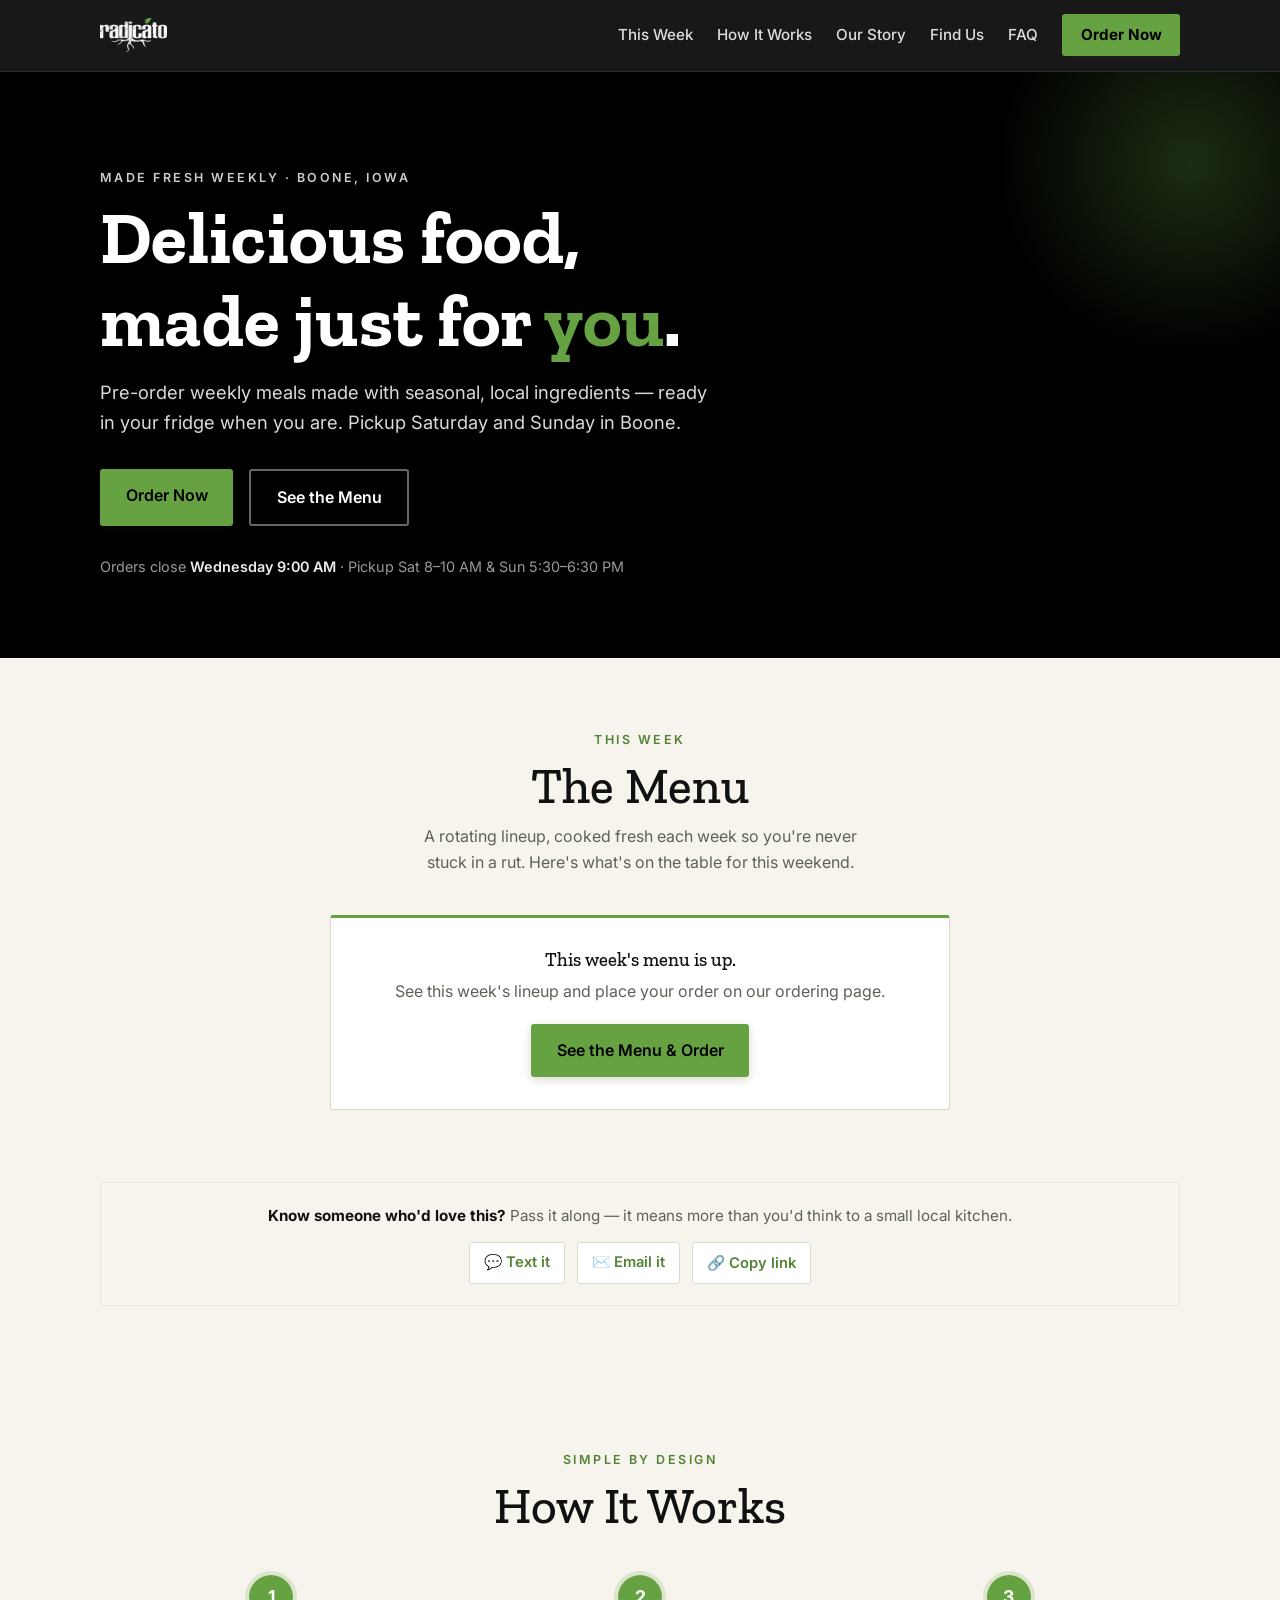
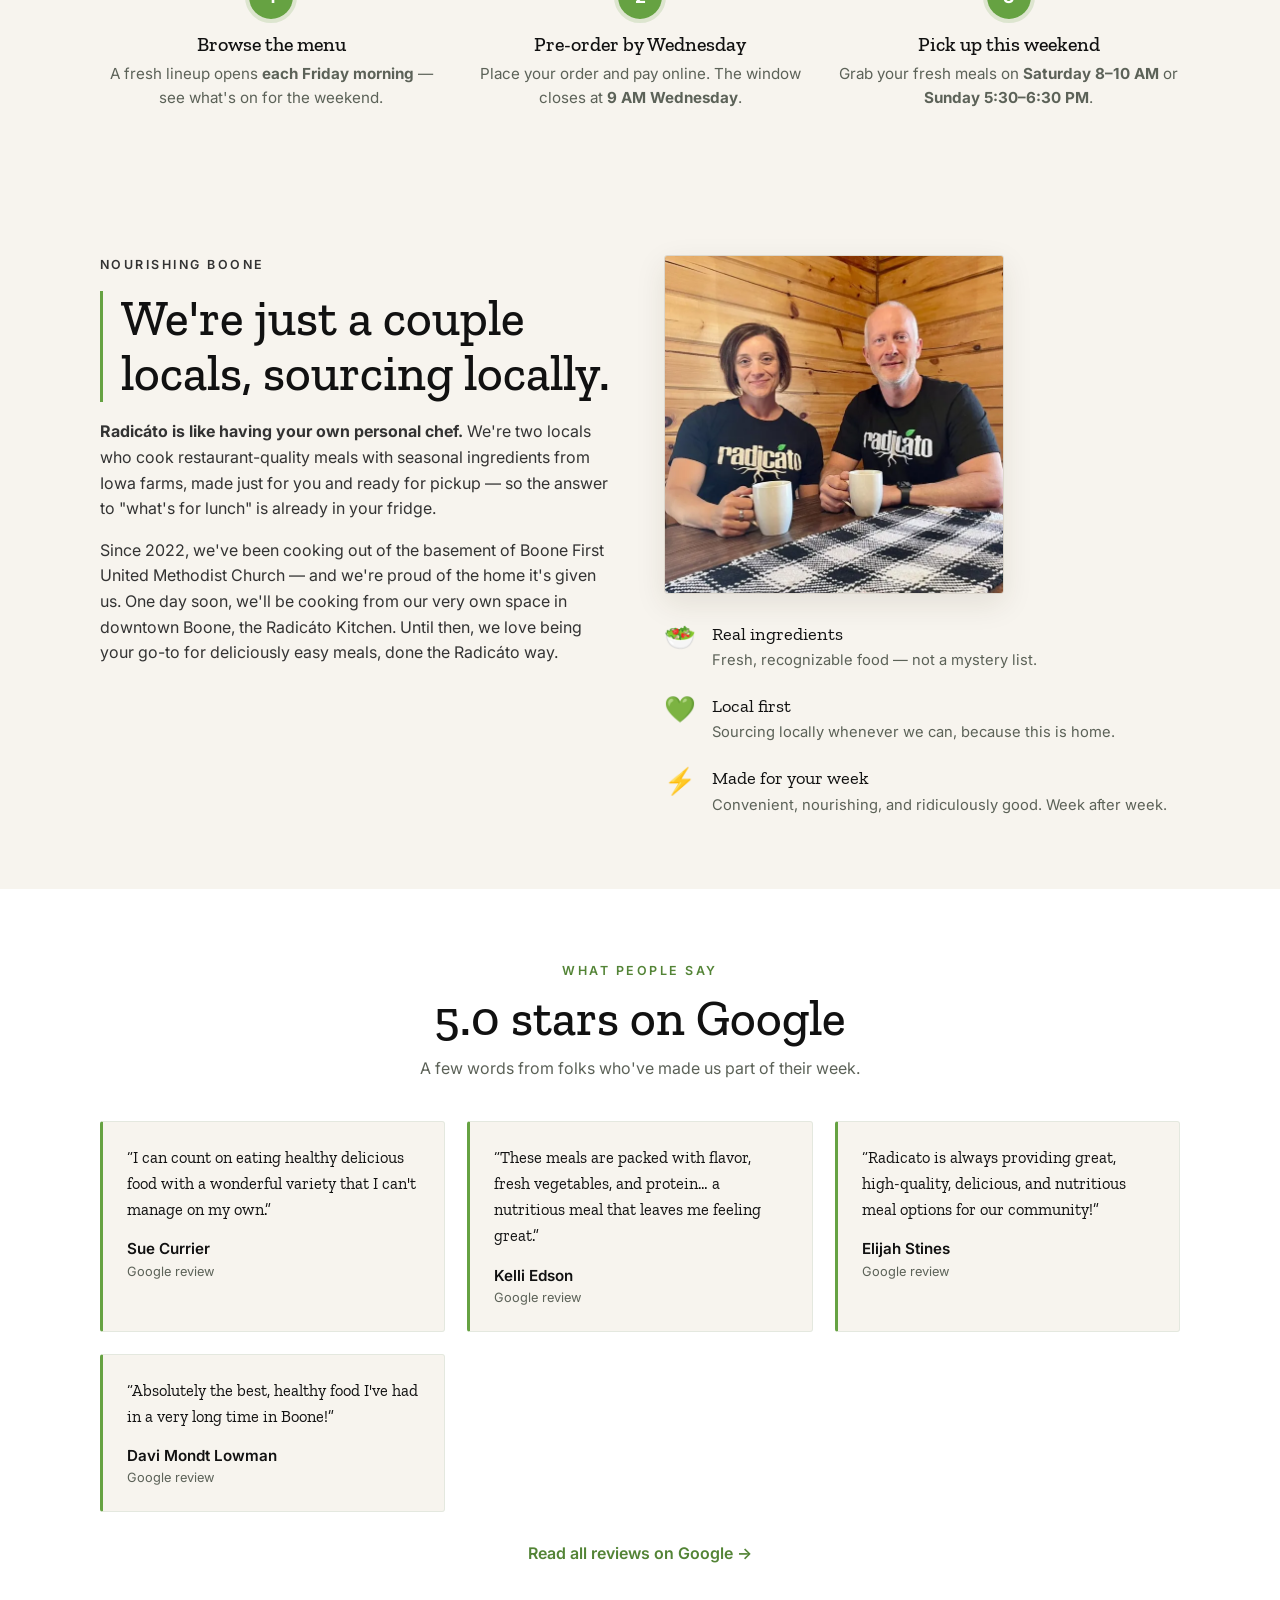
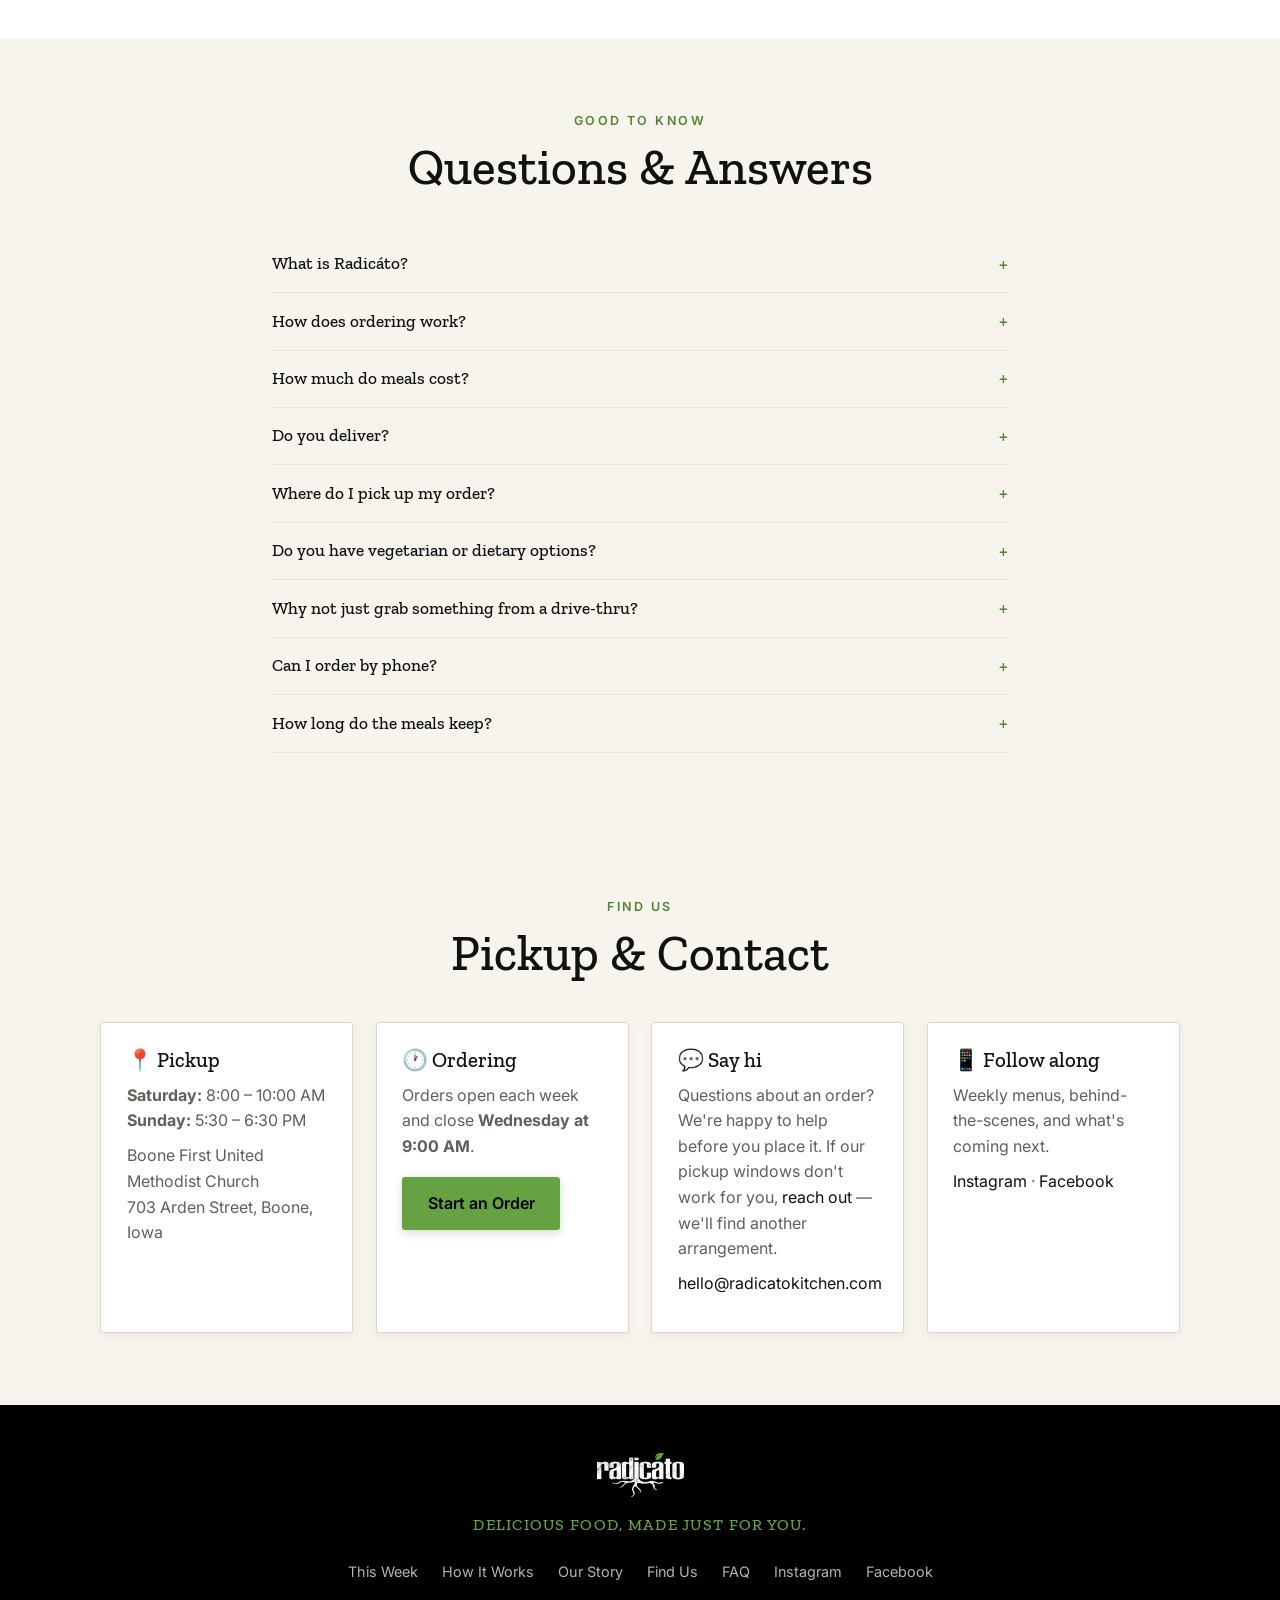
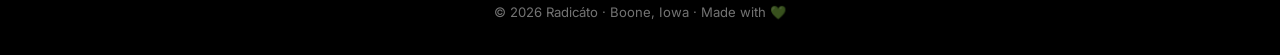
==== commit 8a9956fe: "Site fixes: menu cutoff fail-safe, hero Order button, optimized images, structured data cleanup - Me" ====
--- a/index.html
+++ b/index.html
@@ -38,8 +38,10 @@
   "servesCuisine": "American",
   "address": {
     "@type": "PostalAddress",
+    "streetAddress": "703 Arden St",
     "addressLocality": "Boone",
     "addressRegion": "IA",
+    "postalCode": "50036",
     "addressCountry": "US"
   },
   "areaServed": {
@@ -49,38 +51,6 @@
   "sameAs": [
     "https://www.instagram.com/nourishingboone/",
     "https://www.facebook.com/nourishingboone/"
-  ],
-  "aggregateRating": {
-    "@type": "AggregateRating",
-    "ratingValue": "5.0",
-    "reviewCount": "5",
-    "bestRating": "5"
-  },
-  "review": [
-    {
-      "@type": "Review",
-      "author": { "@type": "Person", "name": "Sue Currier" },
-      "reviewRating": { "@type": "Rating", "ratingValue": "5", "bestRating": "5" },
-      "reviewBody": "I can count on eating healthy delicious food with a wonderful variety that I can't manage on my own."
-    },
-    {
-      "@type": "Review",
-      "author": { "@type": "Person", "name": "Kelli Edson" },
-      "reviewRating": { "@type": "Rating", "ratingValue": "5", "bestRating": "5" },
-      "reviewBody": "These meals are packed with flavor, fresh vegetables, and protein. A nutritious meal that leaves me feeling great."
-    },
-    {
-      "@type": "Review",
-      "author": { "@type": "Person", "name": "Elijah Stines" },
-      "reviewRating": { "@type": "Rating", "ratingValue": "5", "bestRating": "5" },
-      "reviewBody": "Radicato is always providing great, high-quality, delicious, and nutritious meal options for our community!"
-    },
-    {
-      "@type": "Review",
-      "author": { "@type": "Person", "name": "Davi Mondt Lowman" },
-      "reviewRating": { "@type": "Rating", "ratingValue": "5", "bestRating": "5" },
-      "reviewBody": "Absolutely the best, healthy food I've had in a very long time in Boone!"
-    }
   ],
   "openingHoursSpecification": [
     {
@@ -101,7 +71,7 @@
 <link rel="preconnect" href="https://fonts.googleapis.com">
 <link rel="preconnect" href="https://fonts.gstatic.com" crossorigin>
 <link href="https://fonts.googleapis.com/css2?family=DM+Serif+Display:ital@0;1&family=Inter:wght@400;500;600;700&family=Zilla+Slab:wght@400;500;600&display=swap" rel="stylesheet">
-<link rel="stylesheet" href="css/styles.css?v=20">
+<link rel="stylesheet" href="css/styles.css?v=21">
 
 <!-- Google Analytics 4 (property owned by radicatoboone@gmail.com) -->
 <script async src="https://www.googletagmanager.com/gtag/js?id=G-8MPJHRWKEN"></script>
@@ -148,7 +118,10 @@
 <header class="site-header" id="top">
   <div class="container nav-wrap">
     <a class="brand" href="#top">
-      <img class="brand-logo" src="assets/radicato-logo-white.png" alt="Radicáto">
+      <picture>
+        <source srcset="assets/radicato-logo-white-88h.webp" type="image/webp">
+        <img class="brand-logo" src="assets/radicato-logo-white-88h.png" alt="Radicáto" width="174" height="88">
+      </picture>
     </a>
     <nav class="nav" aria-label="Main">
       <a href="#menu">This Week</a>
@@ -171,6 +144,7 @@
     <h1 class="hero-title">Delicious food,<br>made just for <em>you</em>.</h1>
     <p class="hero-sub">Pre-order weekly meals made with seasonal, local ingredients — ready in your fridge when you are. Pickup Saturday and Sunday in Boone.</p>
     <div class="hero-actions">
+      <a class="btn btn-primary" href="https://radicato.goprep.com/customer/menu" target="_blank" rel="noopener">Order Now</a>
       <a class="btn btn-ghost" href="#menu">See the Menu</a>
     </div>
     <p class="hero-note">Orders close <strong>Wednesday 9:00 AM</strong> · Pickup Sat 8–10 AM &amp; Sun 5:30–6:30 PM</p>
@@ -189,6 +163,7 @@
     <div class="menu-status-closed" id="menuStatusClosed" hidden>
       <h3>This week's menu is closed.</h3>
       <p id="menuClosedMsg">Orders are closed for this week. A fresh menu opens each Friday morning — see you then!</p>
+      <p class="menu-status-cta" id="menuStatusCta" hidden><a class="btn btn-primary" href="https://radicato.goprep.com/customer/menu" target="_blank" rel="noopener">See the Menu &amp; Order</a></p>
     </div>
 
     <!-- Menu rendered from data/menu.json by js/main.js -->
@@ -253,7 +228,10 @@
     </div>
     <div class="about-values" aria-label="What we care about">
       <figure class="about-photo">
-        <img src="assets/couple-locals.png" alt="Jenny and Chad, the two locals behind Radicáto" loading="lazy">
+        <picture>
+          <source srcset="assets/couple-locals.webp" type="image/webp">
+          <img src="assets/couple-locals.jpg" alt="Jenny and Chad, the two locals behind Radicáto" width="680" height="679" loading="lazy" decoding="async">
+        </picture>
       </figure>
       <div class="value"><span class="value-ico">🥗</span><div><strong>Real ingredients</strong><p>Fresh, recognizable food — not a mystery list.</p></div></div>
       <div class="value"><span class="value-ico">💚</span><div><strong>Local first</strong><p>Sourcing locally whenever we can, because this is home.</p></div></div>
@@ -381,7 +359,10 @@
 <footer class="site-footer">
   <div class="container">
     <div class="footer-brand">
-      <img class="brand-logo footer-logo" src="assets/radicato-logo-white.png" alt="Radicáto">
+      <picture>
+        <source srcset="assets/radicato-logo-white-88h.webp" type="image/webp">
+        <img class="brand-logo footer-logo" src="assets/radicato-logo-white-88h.png" alt="Radicáto" width="174" height="88" loading="lazy">
+      </picture>
     </div>
     <p class="footer-tag">Delicious food, made just for you.</p>
     <nav class="footer-nav" aria-label="Footer">
@@ -397,6 +378,6 @@
   </div>
 </footer>
 
-<script src="js/main.js?v=6"></script>
+<script src="js/main.js?v=7"></script>
 </body>
 </html>
--- a/css/styles.css
+++ b/css/styles.css
@@ -198,6 +198,9 @@
   color: var(--muted);
   margin: 0;
 }
+.menu-status-closed .menu-status-cta { margin-top: 1.2rem; }
+.menu-cta[hidden] { display: none; }
+.about-photo picture, .brand picture, .footer-brand picture { display: block; }
 .card {
   background: var(--paper);
   border: 1px solid #ddd8ce;
@@ -261,7 +264,7 @@
 .about-text p { margin-bottom: 1rem; color: #333; }
 .about-values { display: flex; flex-direction: column; gap: 1.2rem; }
 .about-photo { margin: 0 0 .4rem; }
-.about-photo img { width: 100%; max-width: 340px; border-radius: 3px; border: 1px solid #ddd8ce; box-shadow: 0 10px 30px rgba(60,45,20,.10); display: block; }
+.about-photo img { width: 100%; height: auto; max-width: 340px; border-radius: 3px; border: 1px solid #ddd8ce; box-shadow: 0 10px 30px rgba(60,45,20,.10); display: block; }
 .value { display: flex; gap: 1rem; align-items: flex-start; }
 .value-ico { font-size: 1.6rem; line-height: 1.3; }
 .value strong { font-family: var(--slab); font-size: 1.15rem; font-weight: 400; }
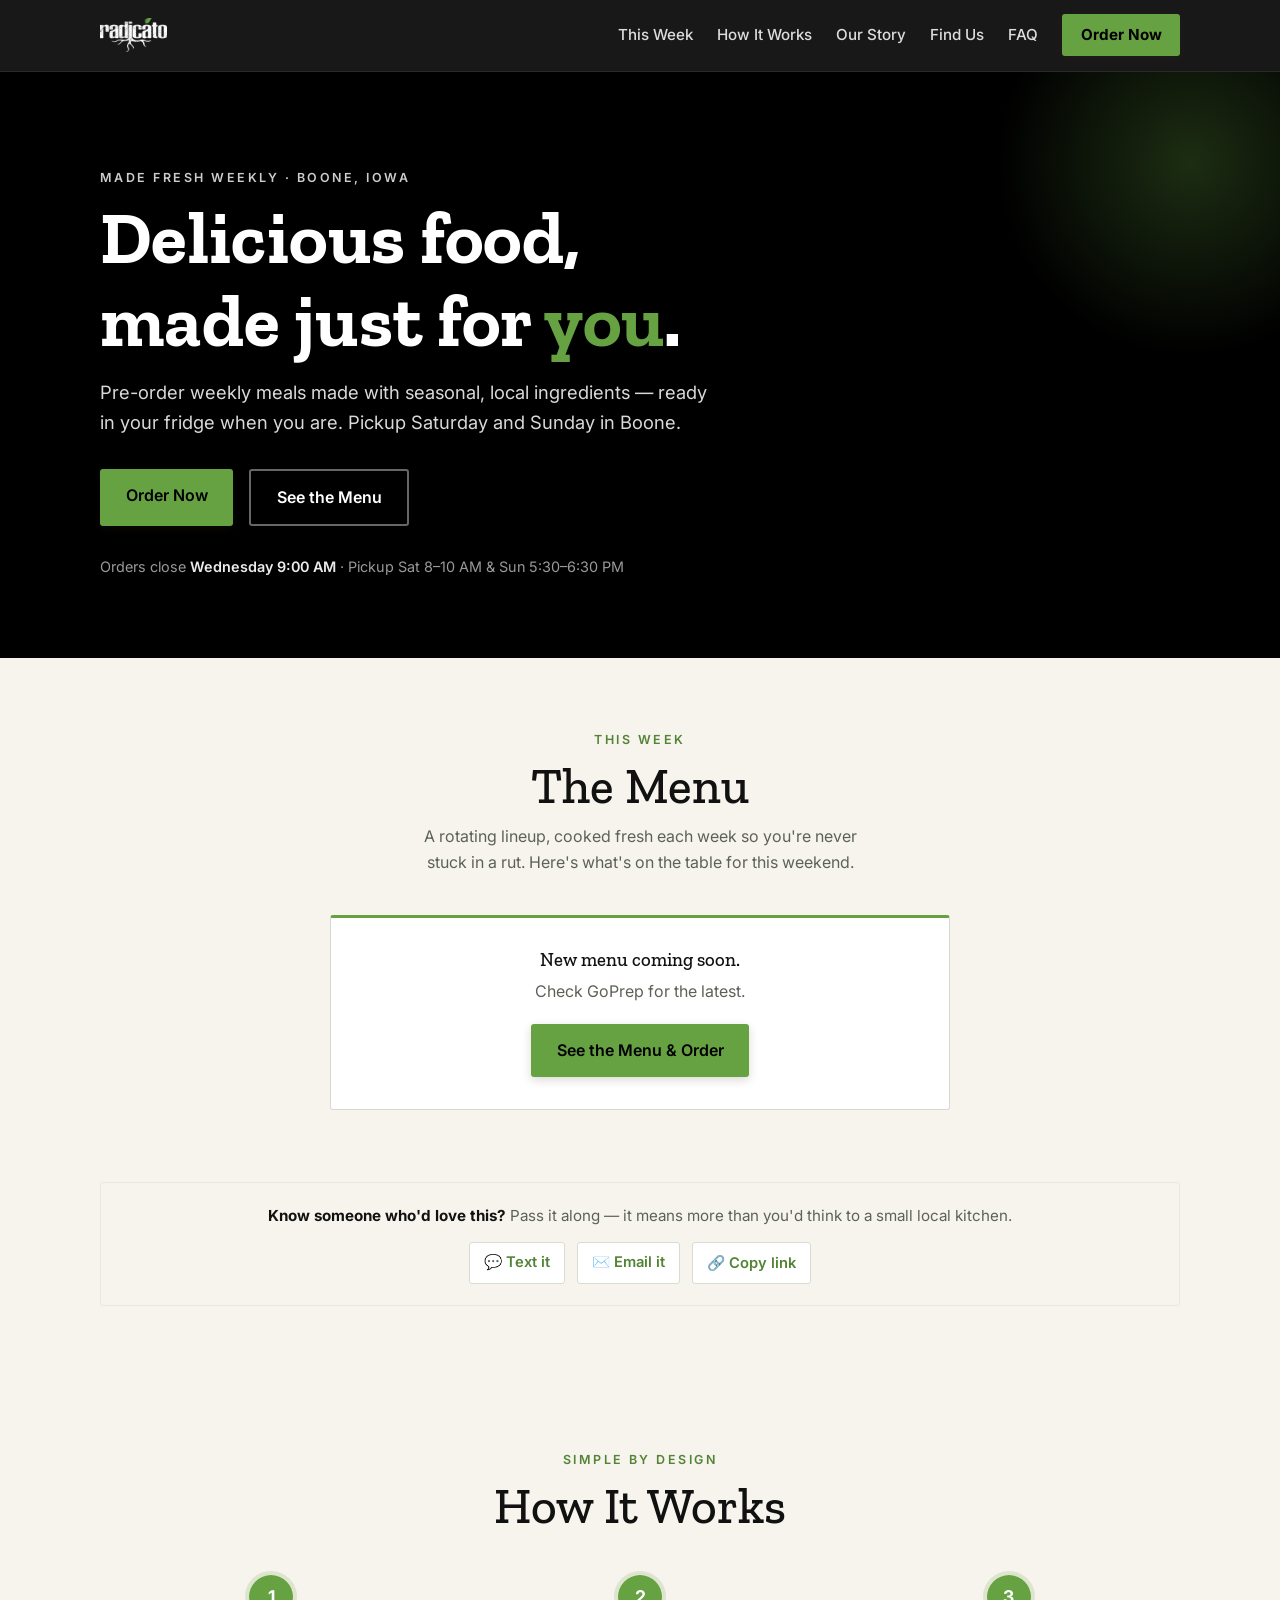
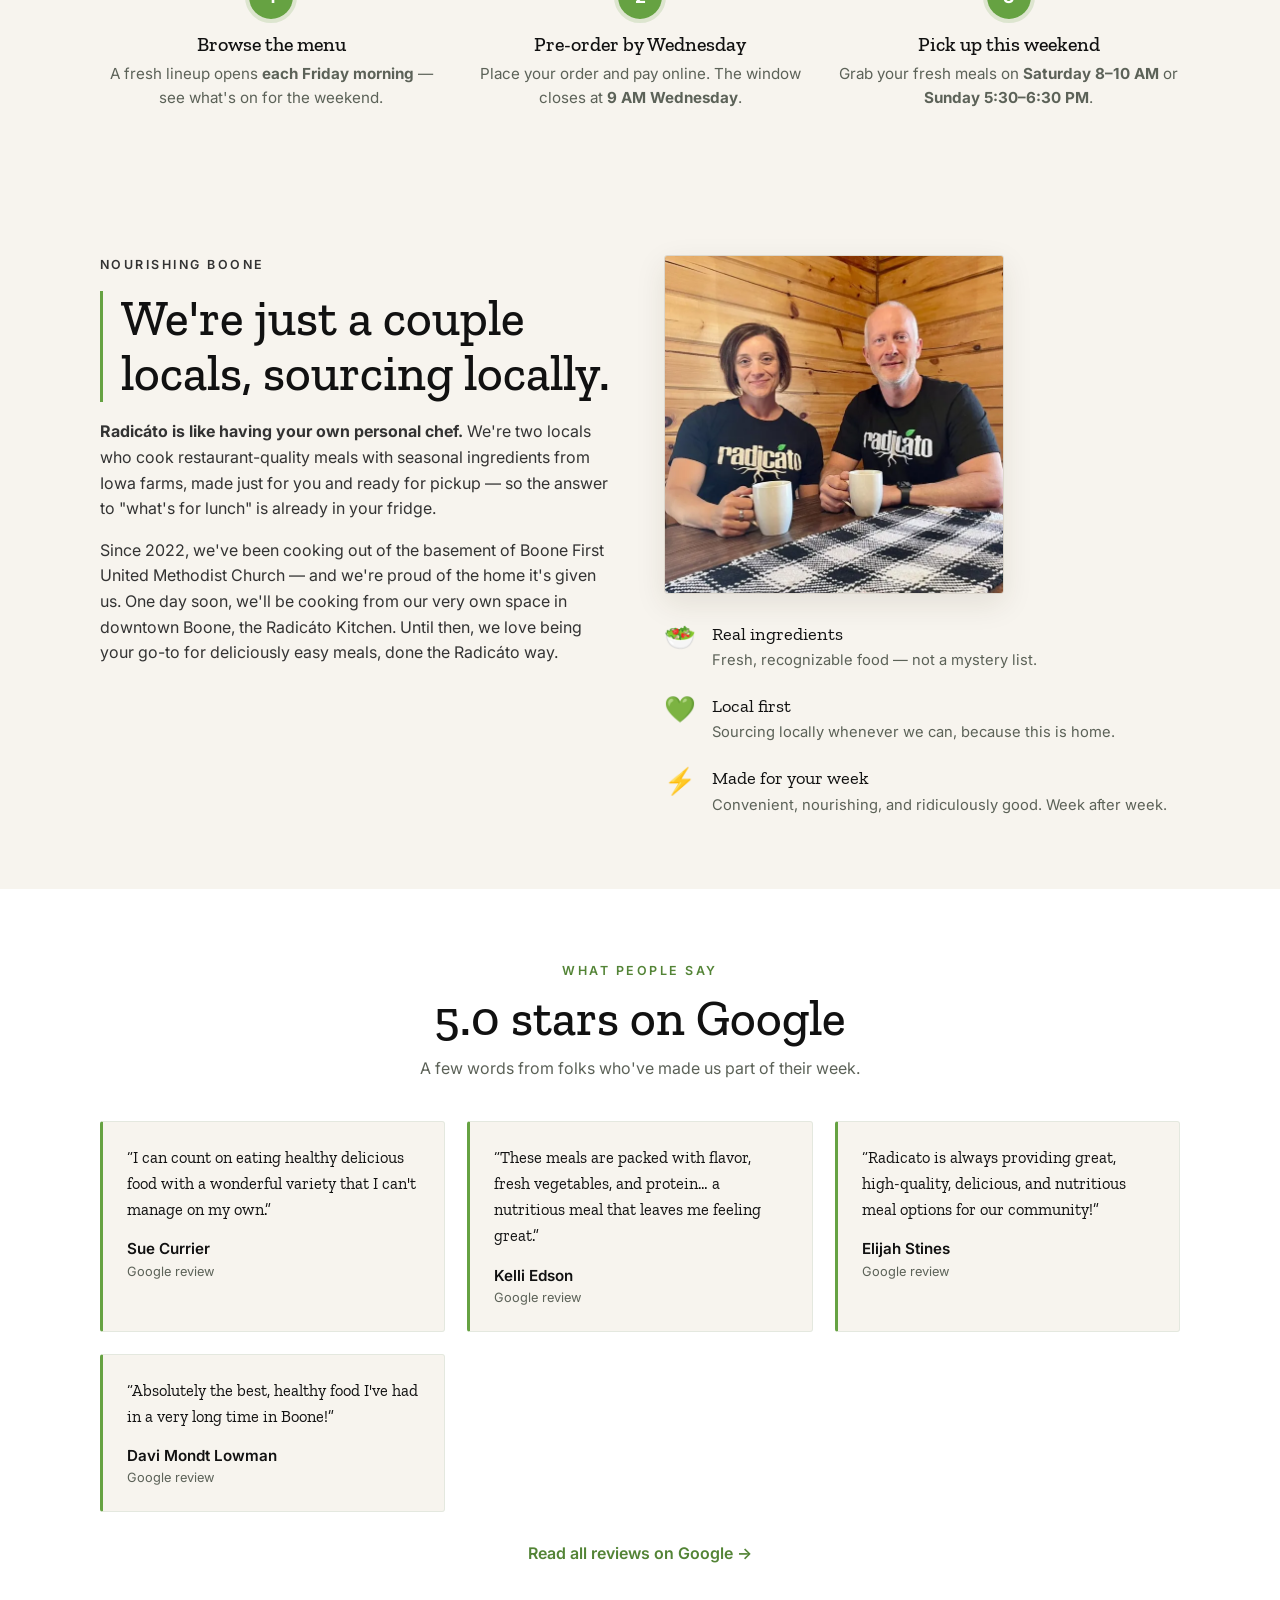
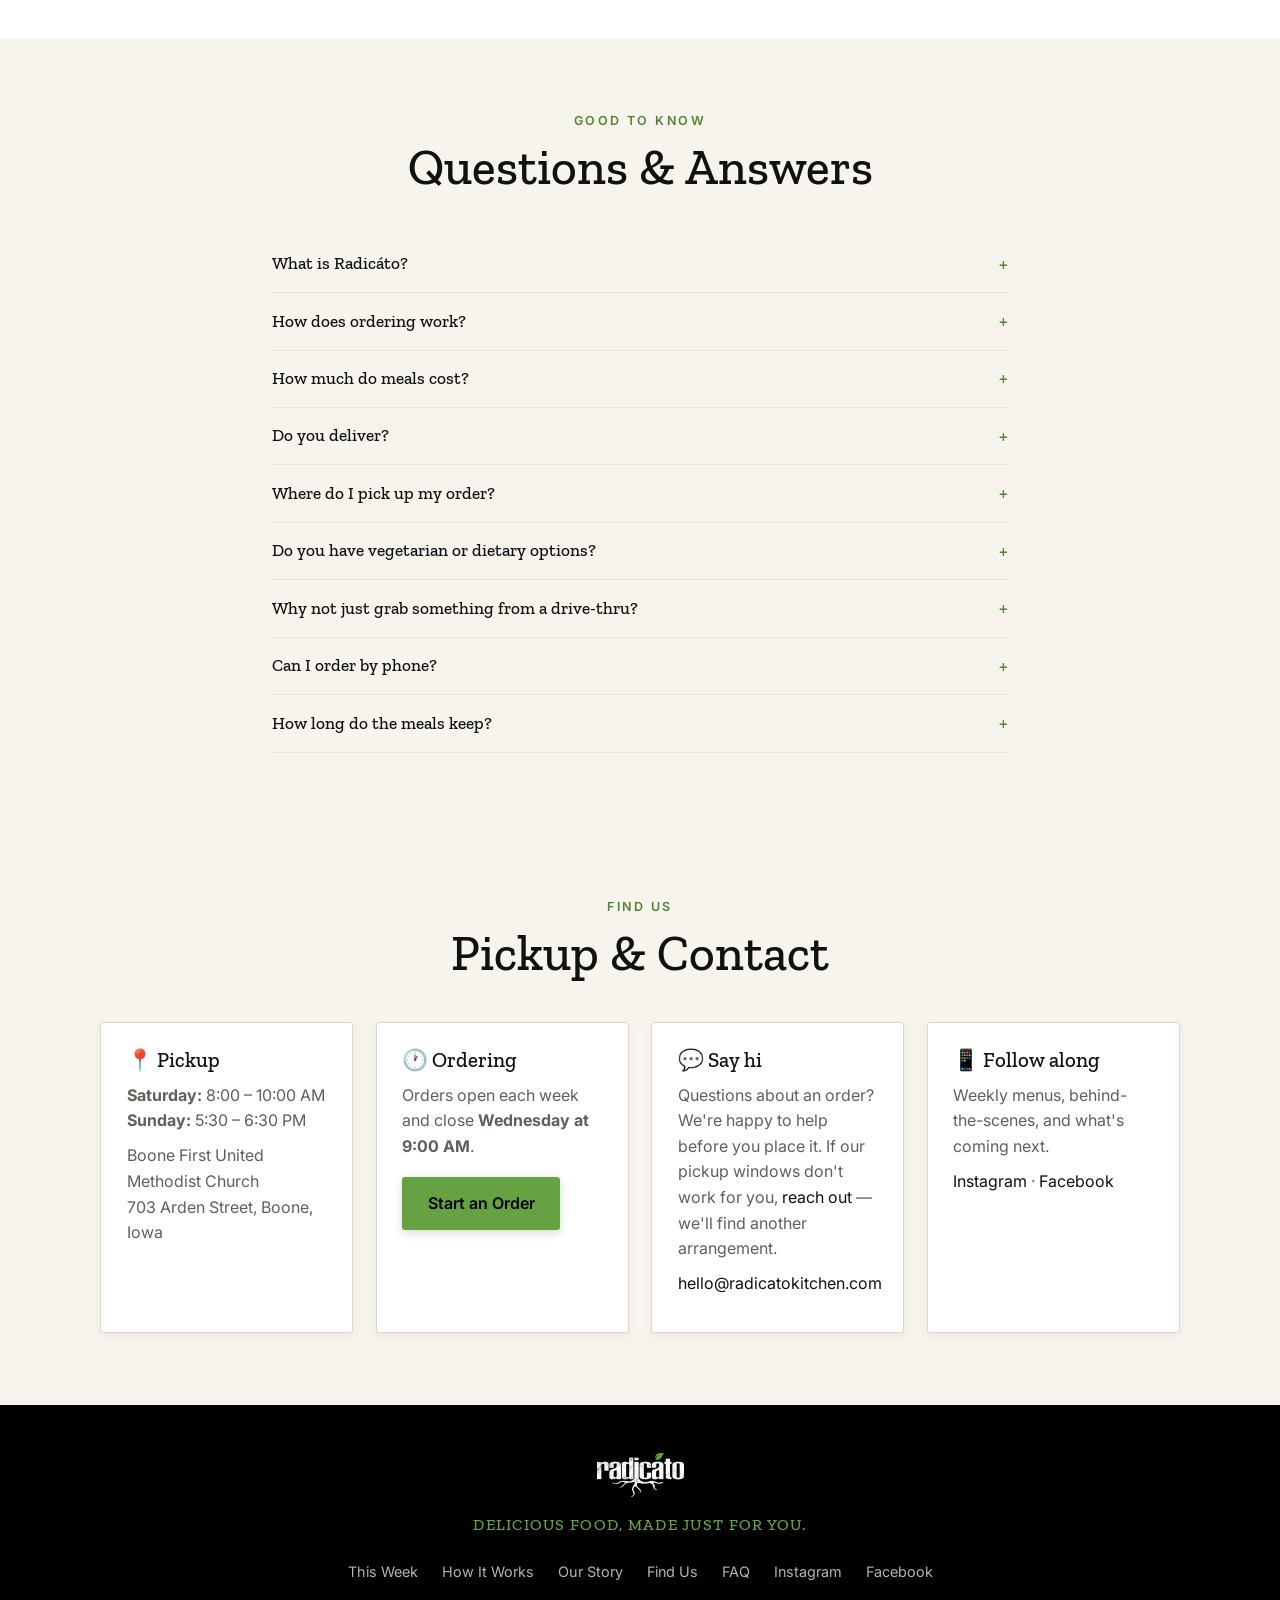
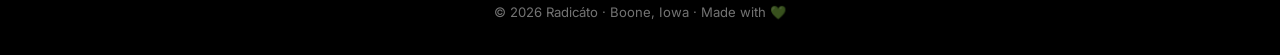
==== commit 2692e259: "Don't promise a Friday open time After closeAt, the menu says "Next menu opens Friday." with no cloc" ====
--- a/index.html
+++ b/index.html
@@ -161,8 +161,8 @@
     </div>
 
     <div class="menu-status-closed" id="menuStatusClosed" hidden>
-      <h3>This week's menu is closed.</h3>
-      <p id="menuClosedMsg">Orders are closed for this week. A fresh menu opens each Friday morning — see you then!</p>
+      <h3>Orders for this week are closed.</h3>
+      <p id="menuClosedMsg">Next menu opens Friday.</p>
       <p class="menu-status-cta" id="menuStatusCta" hidden><a class="btn btn-primary" href="https://radicato.goprep.com/customer/menu" target="_blank" rel="noopener">See the Menu &amp; Order</a></p>
     </div>
 
@@ -378,6 +378,6 @@
   </div>
 </footer>
 
-<script src="js/main.js?v=7"></script>
+<script src="js/main.js?v=8"></script>
 </body>
 </html>
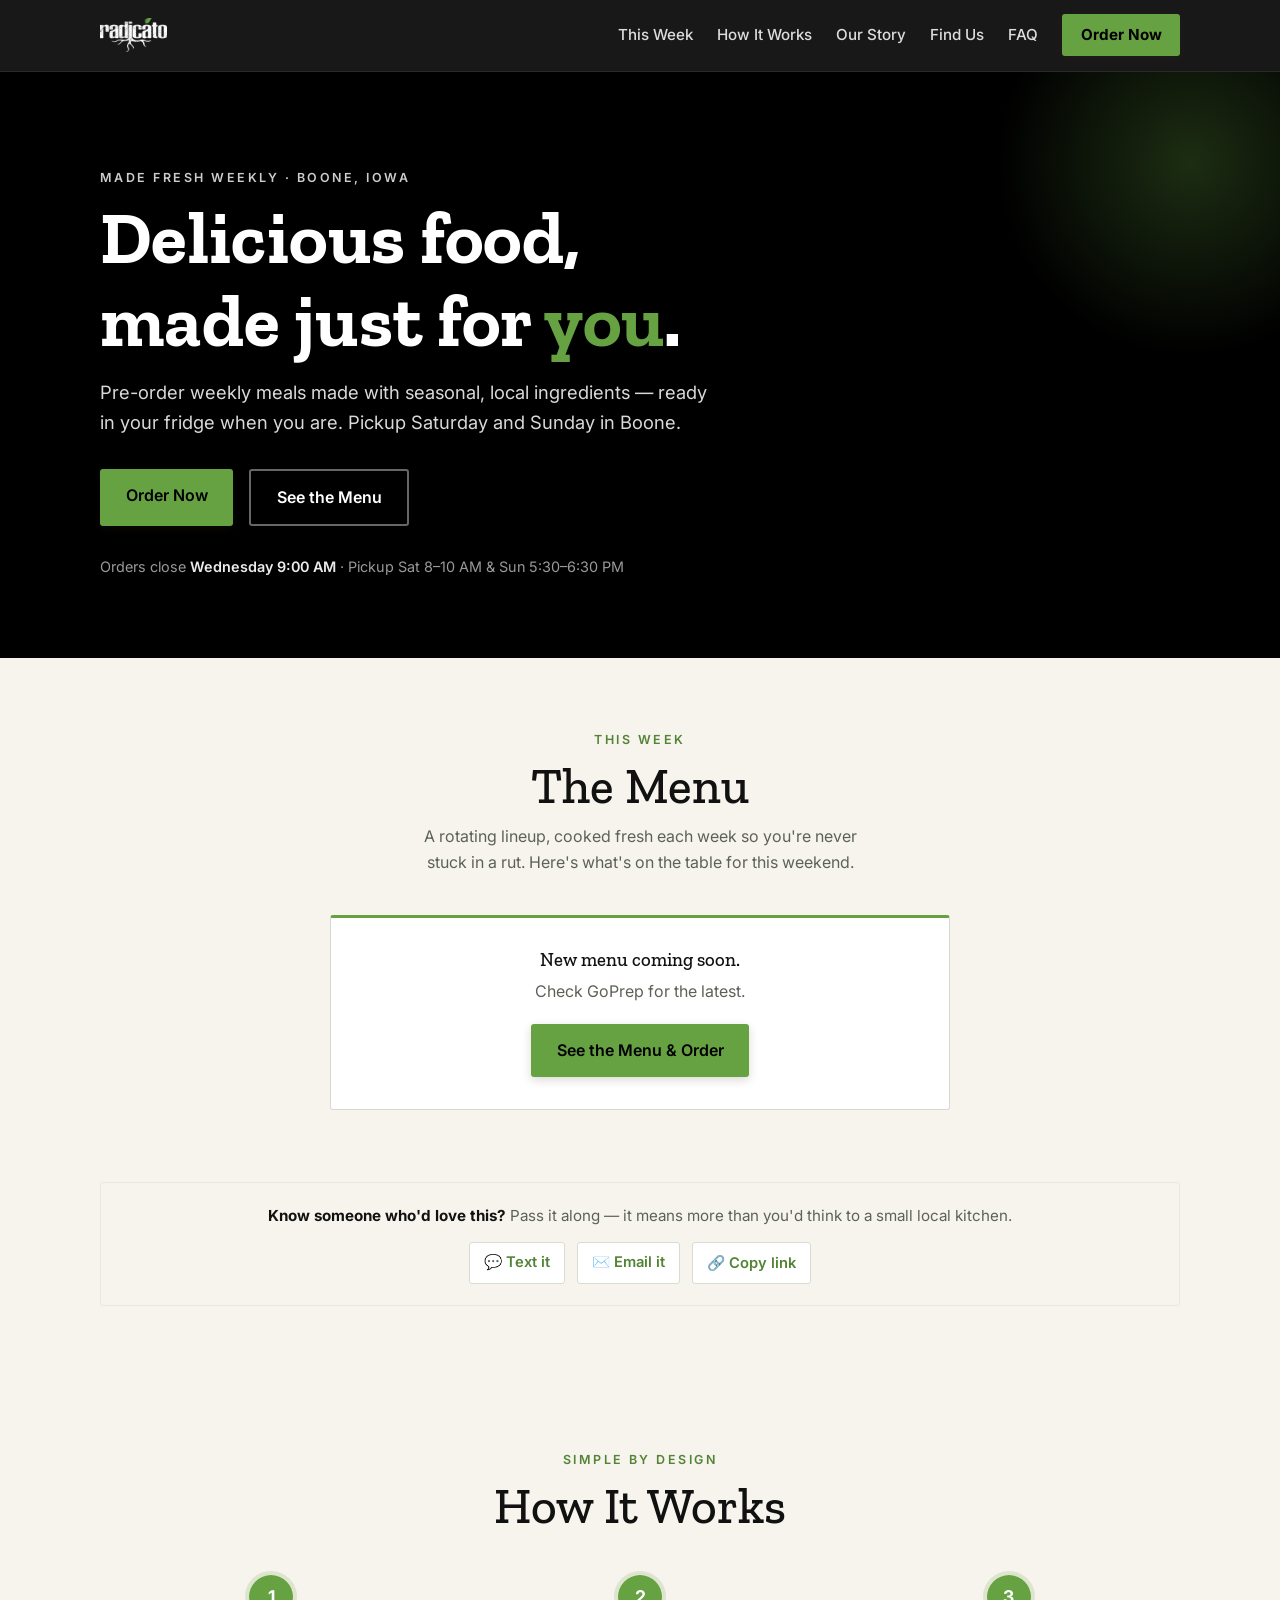
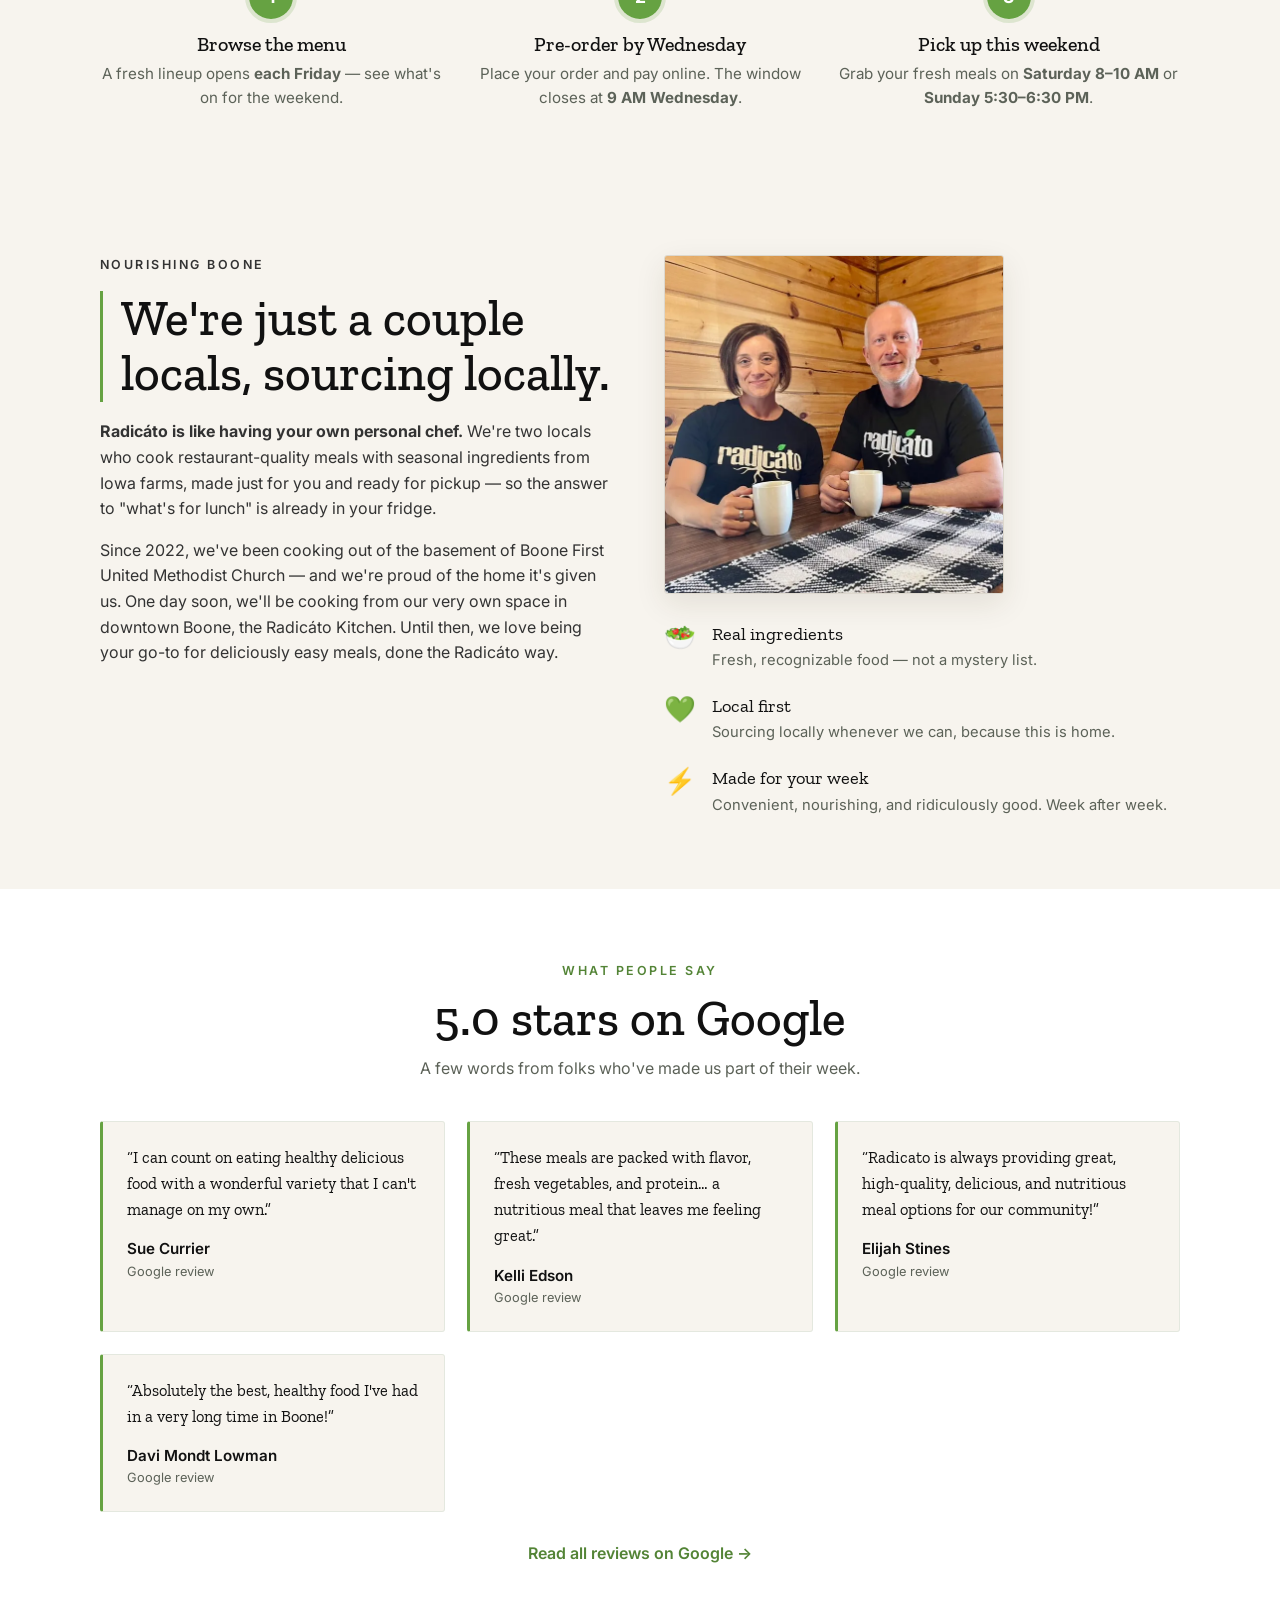
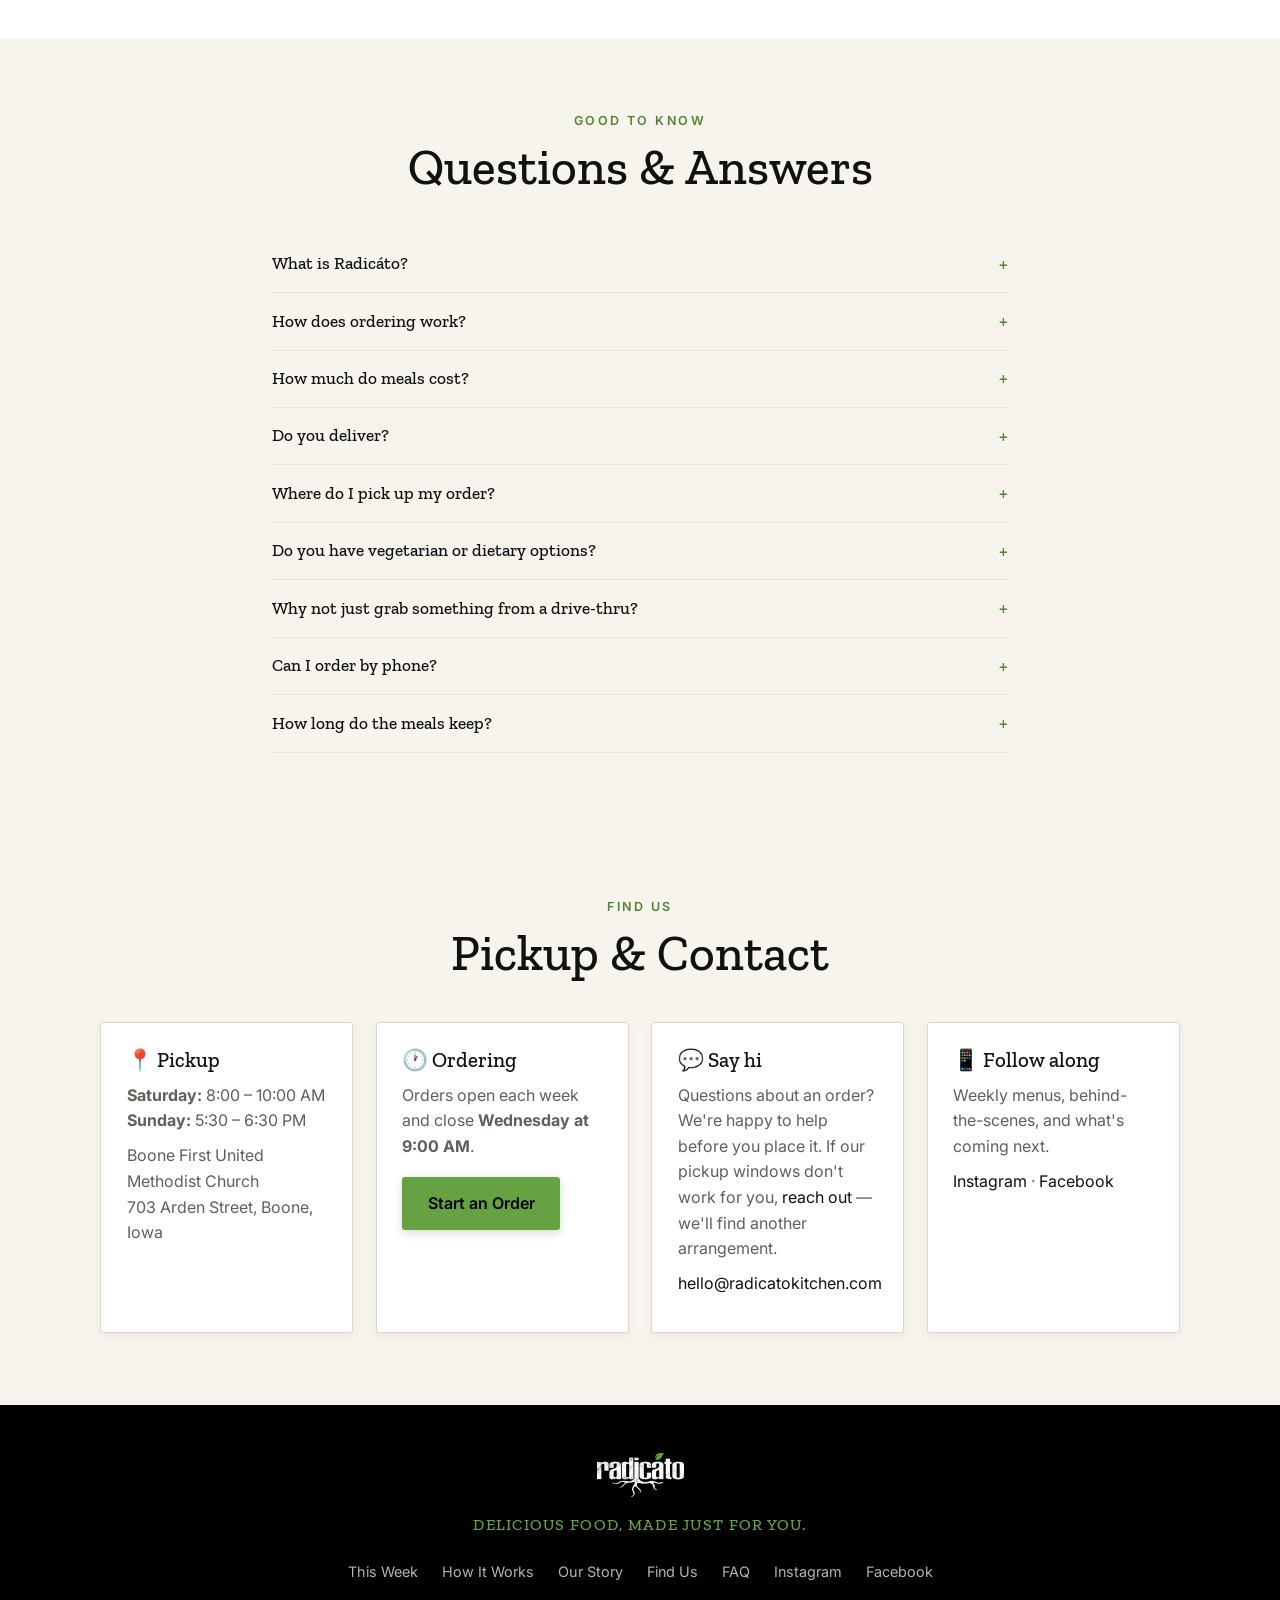
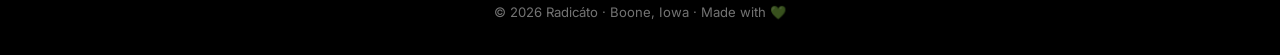
==== commit ed8706dd: "Drop "morning" from the Friday menu-open copy The menu open time varies, so How It Works, the FAQ, a" ====
--- a/index.html
+++ b/index.html
@@ -71,7 +71,7 @@
 <link rel="preconnect" href="https://fonts.googleapis.com">
 <link rel="preconnect" href="https://fonts.gstatic.com" crossorigin>
 <link href="https://fonts.googleapis.com/css2?family=DM+Serif+Display:ital@0;1&family=Inter:wght@400;500;600;700&family=Zilla+Slab:wght@400;500;600&display=swap" rel="stylesheet">
-<link rel="stylesheet" href="css/styles.css?v=21">
+<link rel="stylesheet" href="css/styles.css?v=22">
 
 <!-- Google Analytics 4 (property owned by radicatoboone@gmail.com) -->
 <script async src="https://www.googletagmanager.com/gtag/js?id=G-8MPJHRWKEN"></script>
@@ -201,7 +201,7 @@
       <div class="step">
         <span class="step-num">1</span>
         <h3>Browse the menu</h3>
-        <p>A fresh lineup opens <strong>each Friday morning</strong> — see what's on for the weekend.</p>
+        <p>A fresh lineup opens <strong>each Friday</strong> — see what's on for the weekend.</p>
       </div>
       <div class="step">
         <span class="step-num">2</span>
@@ -286,7 +286,7 @@
       </details>
       <details class="faq-item">
         <summary>How does ordering work?</summary>
-        <p>The menu opens <strong>each Friday morning</strong> and orders close <strong>Wednesday at 9:00 AM</strong>. You order and pay online, then pick up that weekend — <strong>Saturday 8–10 AM</strong> or <strong>Sunday 5:30–6:30 PM</strong>.</p>
+        <p>The menu opens <strong>each Friday</strong> and orders close <strong>Wednesday at 9:00 AM</strong>. You order and pay online, then pick up that weekend — <strong>Saturday 8–10 AM</strong> or <strong>Sunday 5:30–6:30 PM</strong>.</p>
       </details>
       <details class="faq-item">
         <summary>How much do meals cost?</summary>
@@ -378,6 +378,6 @@
   </div>
 </footer>
 
-<script src="js/main.js?v=8"></script>
+<script src="js/main.js?v=9"></script>
 </body>
 </html>
--- a/css/styles.css
+++ b/css/styles.css
@@ -224,7 +224,7 @@
   font-size: .66rem; letter-spacing: .06em;
   margin-left: .35rem; font-weight: 600;
 }
-.serves { font-weight: 600; color: var(--muted); font-size: .8rem; font-family: var(--sans); }
+.serves { font-weight: 600; color: var(--muted); font-size: .8rem; line-height: 1.3; font-family: var(--sans); }
 .card h3 {
   font-family: var(--slab);
   font-weight: 600;
@@ -234,7 +234,8 @@
   color: var(--ink);
 }
 .card-desc { color: var(--muted); font-size: .93rem; line-height: 1.65; flex-grow: 1; margin-bottom: 1.3rem; }
-.card-foot { display: flex; align-items: center; justify-content: space-between; border-top: 1px solid var(--line); padding-top: .9rem; }
+.card-foot { display: flex; align-items: center; justify-content: space-between; gap: .75rem; border-top: 1px solid var(--line); padding-top: .9rem; }
+.price-group { display: flex; align-items: baseline; gap: .5rem; flex-wrap: wrap; min-width: 0; }
 .price { font-family: var(--slab); font-weight: 600; font-size: 1.45rem; color: var(--green-dark); }
 .order-link { font-weight: 600; color: var(--ink); transition: color .15s ease; }
 .order-link:hover { color: var(--green-dark); text-decoration: none; }
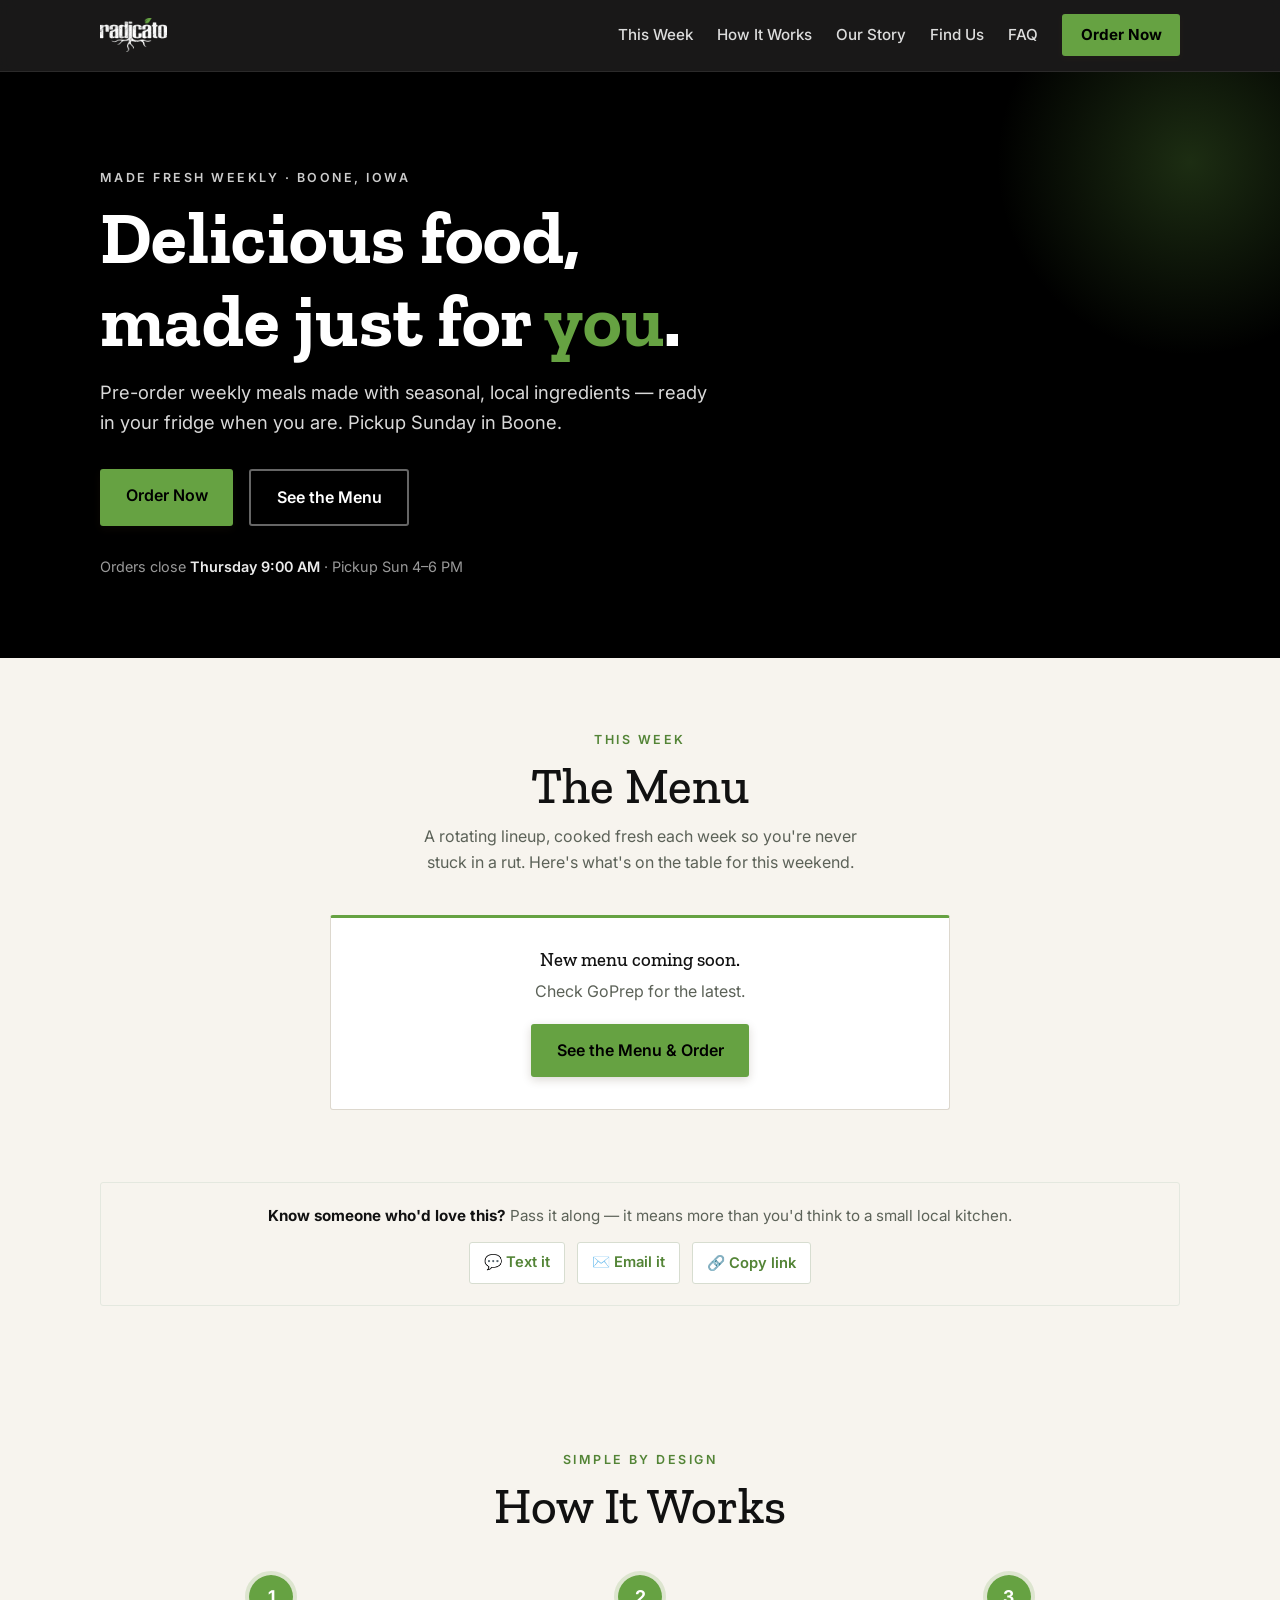
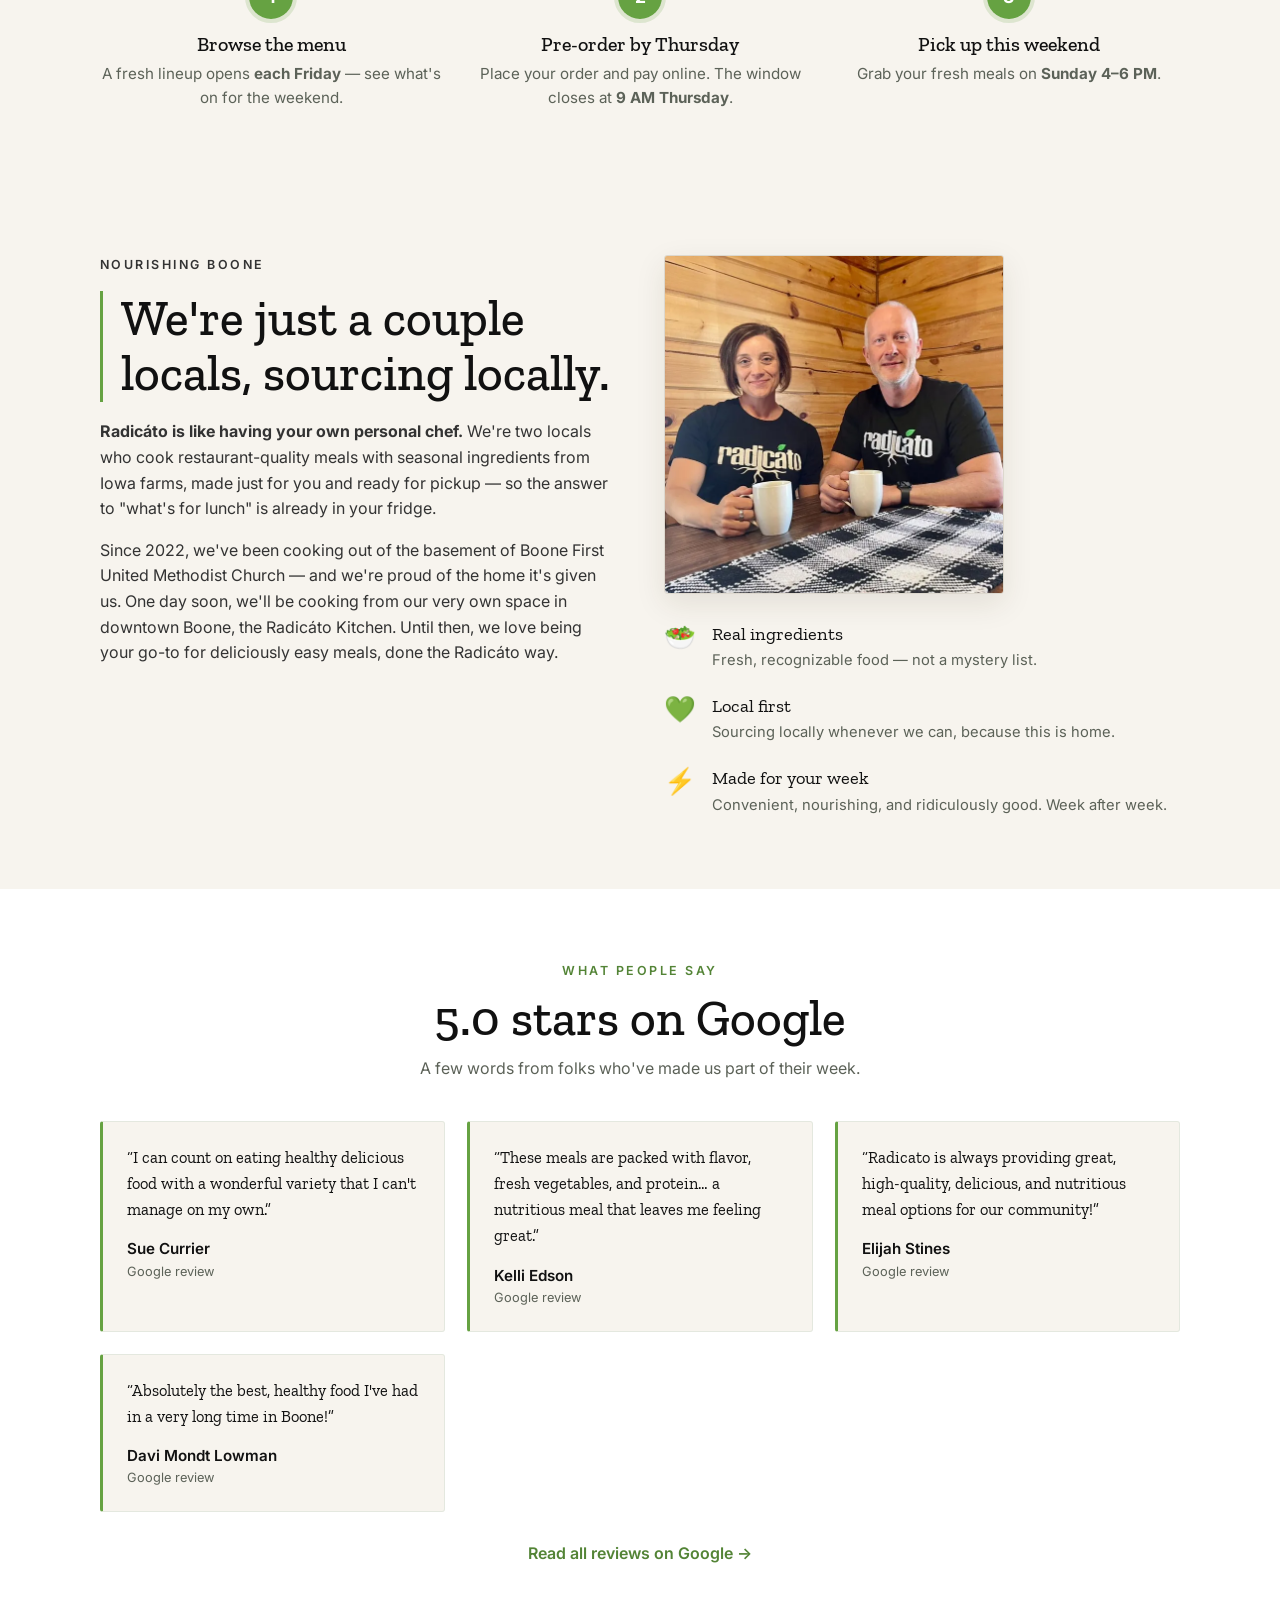
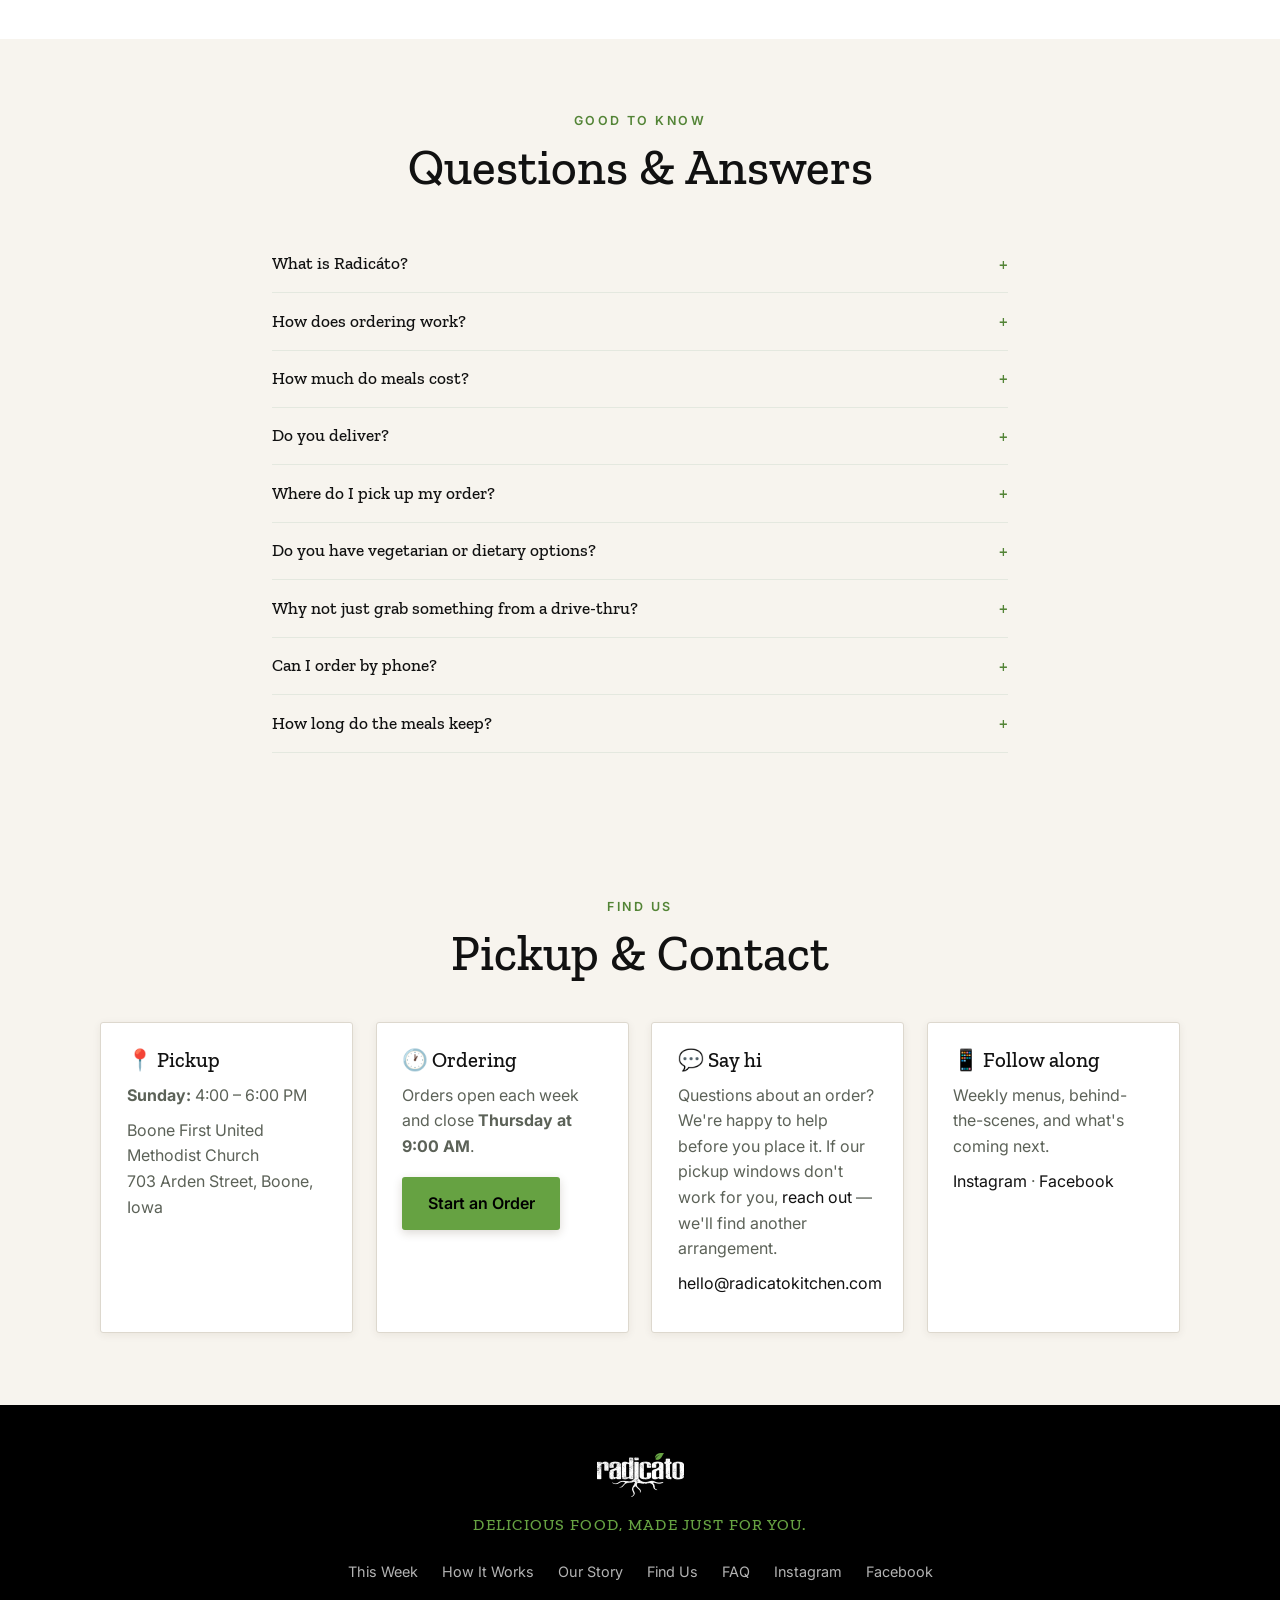
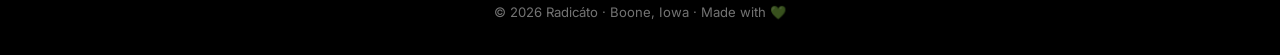
==== commit 468d1393: "Menu: Nov 29 Sunday-only pickup week Open the post-Thanksgiving menu through Thursday Nov 26 at 9:00" ====
--- a/index.html
+++ b/index.html
@@ -4,7 +4,7 @@
 <meta charset="UTF-8">
 <meta name="viewport" content="width=device-width, initial-scale=1.0">
 <title>Radicáto — Chef-Prepared Meals in Boone, Iowa</title>
-<meta name="description" content="Chef-prepared meals made with local ingredients in Boone, Iowa. Pre-order by Wednesday, pick up Saturday or Sunday — ready in your fridge.">
+<meta name="description" content="Chef-prepared meals made with local ingredients in Boone, Iowa. Pre-order by Thursday, pick up Sunday — ready in your fridge.">
 <link rel="canonical" href="https://radicatokitchen.com/">
 <link rel="icon" type="image/svg+xml" href="assets/favicon.svg">
 <link rel="apple-touch-icon" href="assets/radicato-og.png">
@@ -13,7 +13,7 @@
 <meta property="og:type" content="website">
 <meta property="og:site_name" content="Radicáto">
 <meta property="og:title" content="Radicáto — Chef-Prepared Meals in Boone, Iowa">
-<meta property="og:description" content="Real, locally sourced ingredients. Pre-order by Wednesday, pick up Saturday or Sunday. The Radicáto Kitchen in Boone, Iowa.">
+<meta property="og:description" content="Real, locally sourced ingredients. Pre-order by Thursday, pick up Sunday. The Radicáto Kitchen in Boone, Iowa.">
 <meta property="og:url" content="https://radicatokitchen.com/">
 <meta property="og:image" content="https://radicatokitchen.com/assets/radicato-og.png">
 <meta property="og:image:width" content="1200">
@@ -21,7 +21,7 @@
 <meta property="og:locale" content="en_US">
 <meta name="twitter:card" content="summary_large_image">
 <meta name="twitter:title" content="Radicáto — Chef-Prepared Meals in Boone, Iowa">
-<meta name="twitter:description" content="Real, locally sourced ingredients. Pre-order by Wednesday, pick up Saturday or Sunday. Boone, Iowa.">
+<meta name="twitter:description" content="Real, locally sourced ingredients. Pre-order by Thursday, pick up Sunday. Boone, Iowa.">
 <meta name="twitter:image" content="https://radicatokitchen.com/assets/radicato-og.png">
 
 <!-- Structured data: LocalBusiness / Restaurant -->
@@ -55,15 +55,9 @@
   "openingHoursSpecification": [
     {
       "@type": "OpeningHoursSpecification",
-      "dayOfWeek": "Saturday",
-      "opens": "08:00",
-      "closes": "10:00"
-    },
-    {
-      "@type": "OpeningHoursSpecification",
       "dayOfWeek": "Sunday",
-      "opens": "17:30",
-      "closes": "18:30"
+      "opens": "16:00",
+      "closes": "18:00"
     }
   ]
 }
@@ -142,12 +136,12 @@
   <div class="container">
     <p class="eyebrow">Made fresh weekly · Boone, Iowa</p>
     <h1 class="hero-title">Delicious food,<br>made just for <em>you</em>.</h1>
-    <p class="hero-sub">Pre-order weekly meals made with seasonal, local ingredients — ready in your fridge when you are. Pickup Saturday and Sunday in Boone.</p>
+    <p class="hero-sub">Pre-order weekly meals made with seasonal, local ingredients — ready in your fridge when you are. <span data-schedule="hero-pickup">Pickup Sunday in Boone.</span></p>
     <div class="hero-actions">
       <a class="btn btn-primary" href="https://radicato.goprep.com/customer/menu" target="_blank" rel="noopener">Order Now</a>
       <a class="btn btn-ghost" href="#menu">See the Menu</a>
     </div>
-    <p class="hero-note">Orders close <strong>Wednesday 9:00 AM</strong> · Pickup Sat 8–10 AM &amp; Sun 5:30–6:30 PM</p>
+    <p class="hero-note">Orders close <strong data-schedule="deadline">Thursday 9:00 AM</strong> · <span data-schedule="hero-windows">Pickup Sun 4–6 PM</span></p>
   </div>
 </section>
 
@@ -176,7 +170,7 @@
 
     <div class="menu-cta">
       <a class="btn btn-primary btn-lg" href="https://radicato.goprep.com/customer/menu" target="_blank" rel="noopener">Place Your Order</a>
-      <p class="menu-cta-note">Orders close <strong>Wednesday 9:00 AM</strong>. Order while you're thinking about it — future you will thank present you.</p>
+      <p class="menu-cta-note">Orders close <strong data-schedule="deadline">Thursday 9:00 AM</strong>. Order while you're thinking about it — future you will thank present you.</p>
     </div>
 
     <div class="share-nudge">
@@ -205,13 +199,13 @@
       </div>
       <div class="step">
         <span class="step-num">2</span>
-        <h3>Pre-order by Wednesday</h3>
-        <p>Place your order and pay online. The window closes at <strong>9 AM Wednesday</strong>.</p>
+        <h3>Pre-order by <span data-schedule="deadline-day">Thursday</span></h3>
+        <p>Place your order and pay online. The window closes at <strong data-schedule="deadline-time-first">9 AM Thursday</strong>.</p>
       </div>
       <div class="step">
         <span class="step-num">3</span>
         <h3>Pick up this weekend</h3>
-        <p>Grab your fresh meals on <strong>Saturday 8–10 AM</strong> or <strong>Sunday 5:30–6:30 PM</strong>.</p>
+        <p>Grab your fresh meals on <strong data-schedule="pickup-long">Sunday 4–6 PM</strong>.</p>
       </div>
     </div>
   </div>
@@ -286,7 +280,7 @@
       </details>
       <details class="faq-item">
         <summary>How does ordering work?</summary>
-        <p>The menu opens <strong>each Friday</strong> and orders close <strong>Wednesday at 9:00 AM</strong>. You order and pay online, then pick up that weekend — <strong>Saturday 8–10 AM</strong> or <strong>Sunday 5:30–6:30 PM</strong>.</p>
+        <p>The menu opens <strong>each Friday</strong> and orders close <strong data-schedule="deadline-at">Thursday at 9:00 AM</strong>. You order and pay online, then pick up <span data-schedule="pickup-faq">Sunday 4–6 PM</span>.</p>
       </details>
       <details class="faq-item">
         <summary>How much do meals cost?</summary>
@@ -298,7 +292,7 @@
       </details>
       <details class="faq-item">
         <summary>Where do I pick up my order?</summary>
-        <p>Pickup is at Boone First United Methodist Church, 703 Arden Street in Boone — Saturday 8–10 AM or Sunday 5:30–6:30 PM.</p>
+        <p>Pickup is at Boone First United Methodist Church, 703 Arden Street in Boone — <span data-schedule="pickup-long">Sunday 4–6 PM</span>.</p>
       </details>
       <details class="faq-item">
         <summary>Do you have vegetarian or dietary options?</summary>
@@ -330,12 +324,12 @@
     <div class="visit-grid">
       <div class="visit-card">
         <h3>📍 Pickup</h3>
-        <p><strong>Saturday:</strong> 8:00 – 10:00 AM<br><strong>Sunday:</strong> 5:30 – 6:30 PM</p>
+        <p data-schedule="visit-windows"><strong>Sunday:</strong> 4:00 – 6:00 PM</p>
         <p>Boone First United Methodist Church<br>703 Arden Street, Boone, Iowa</p>
       </div>
       <div class="visit-card">
         <h3>🕐 Ordering</h3>
-        <p>Orders open each week and close <strong>Wednesday at 9:00 AM</strong>.</p>
+        <p>Orders open each week and close <strong data-schedule="deadline-at">Thursday at 9:00 AM</strong>.</p>
         <a class="btn btn-primary" href="https://radicato.goprep.com/customer/menu" target="_blank" rel="noopener">Start an Order</a>
       </div>
       <div class="visit-card">
@@ -378,6 +372,6 @@
   </div>
 </footer>
 
-<script src="js/main.js?v=9"></script>
+<script src="js/main.js?v=10"></script>
 </body>
 </html>
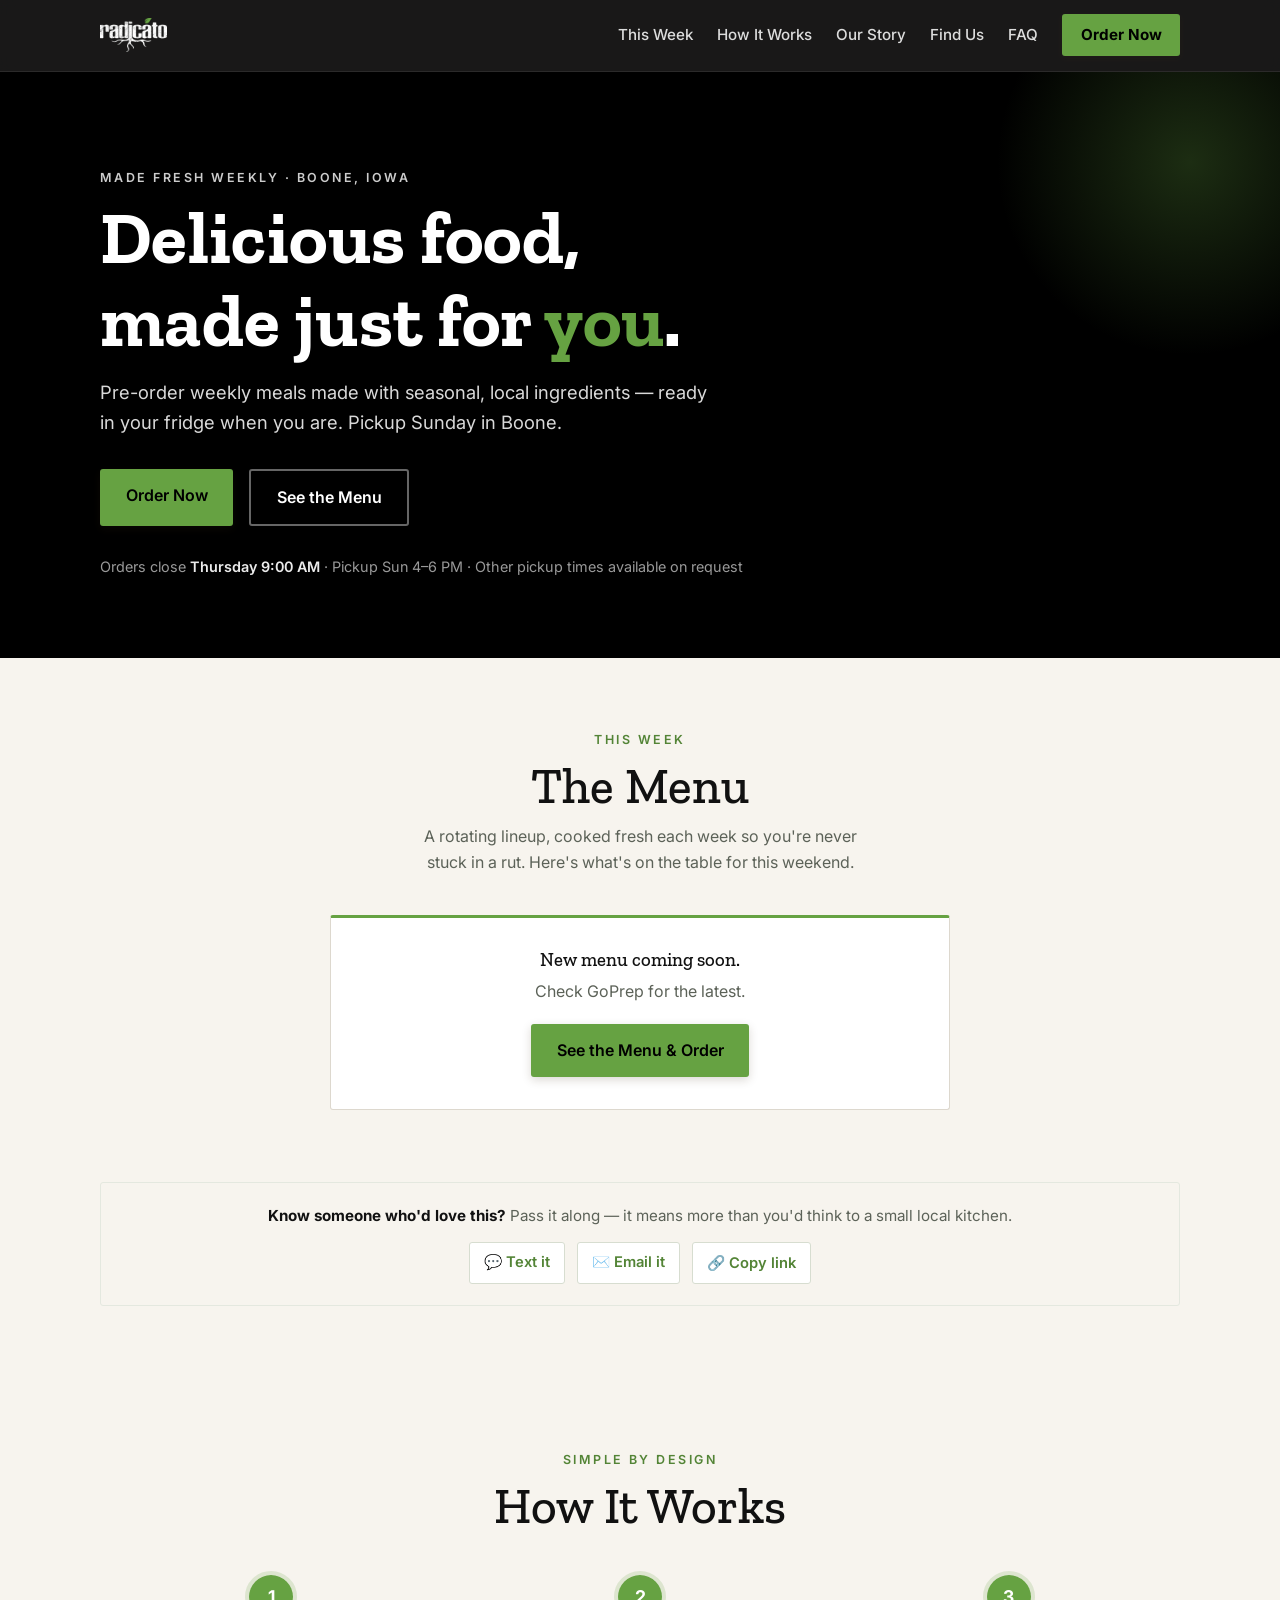
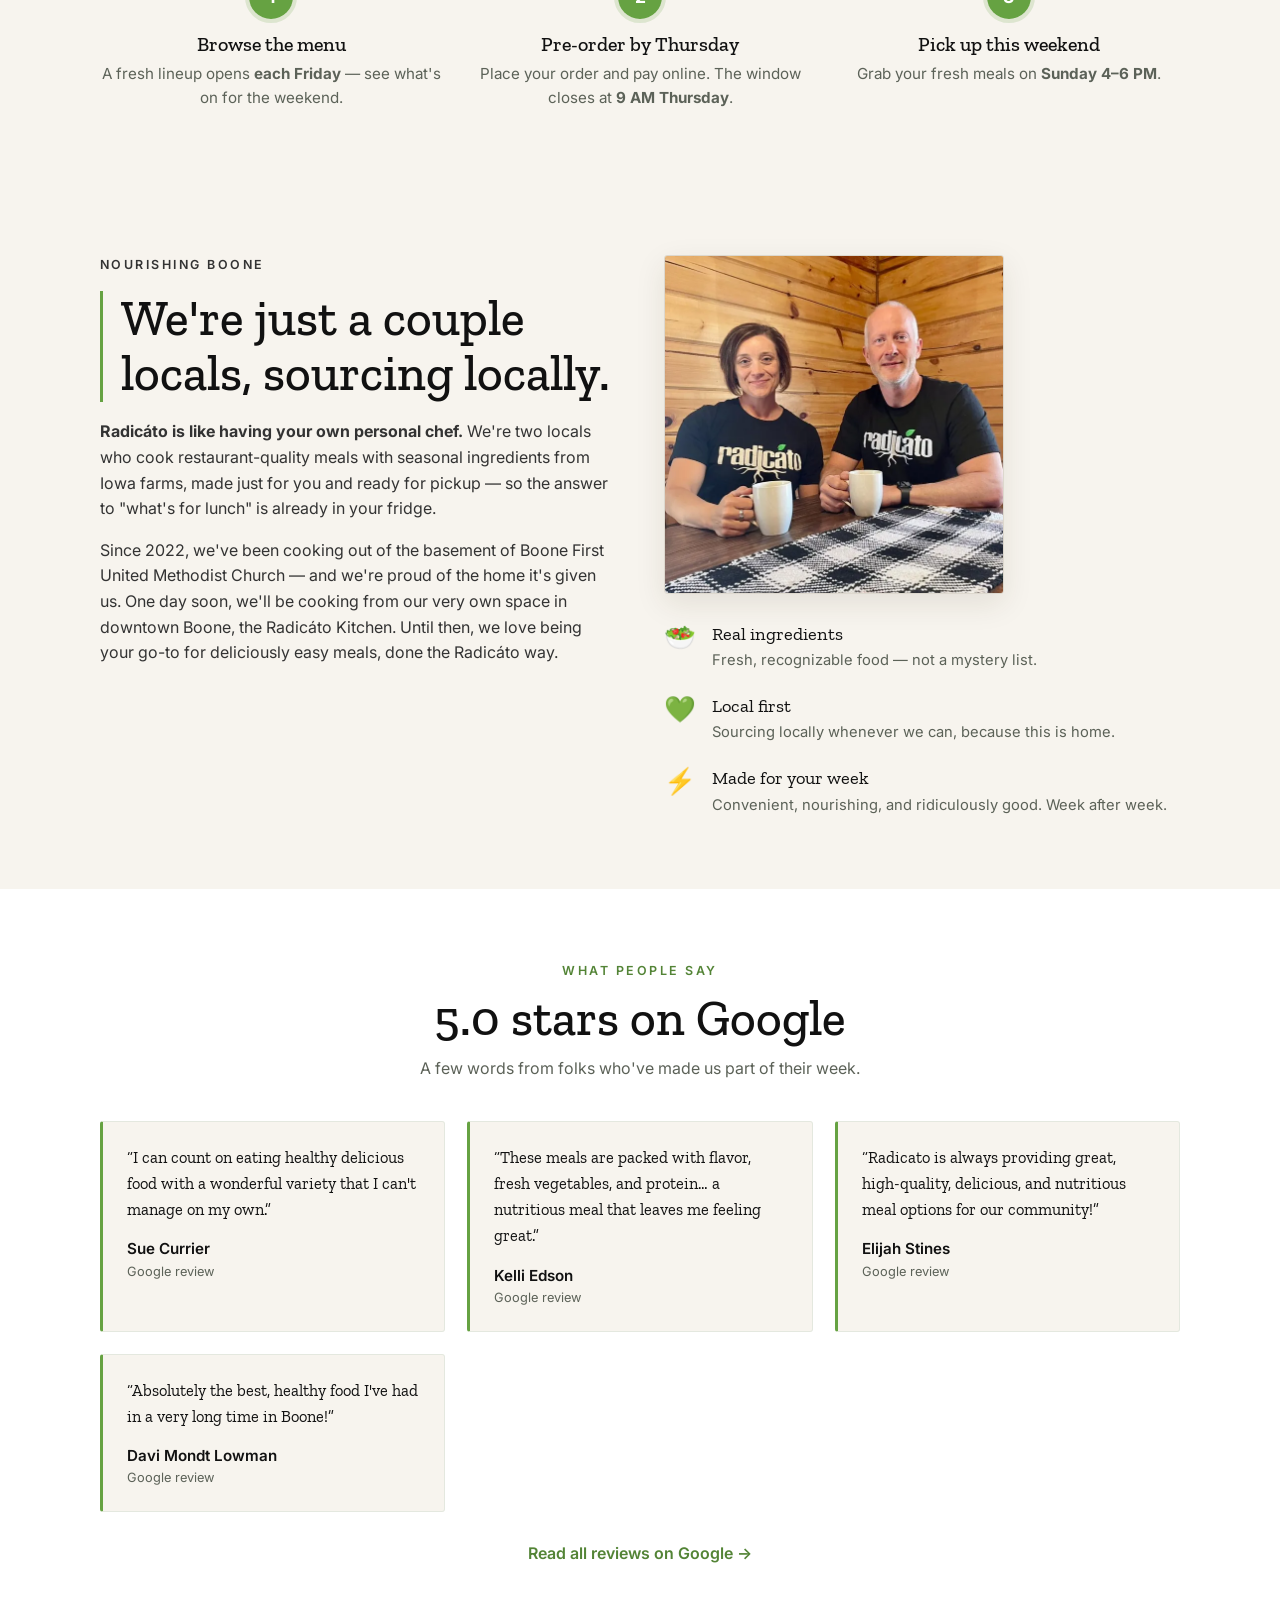
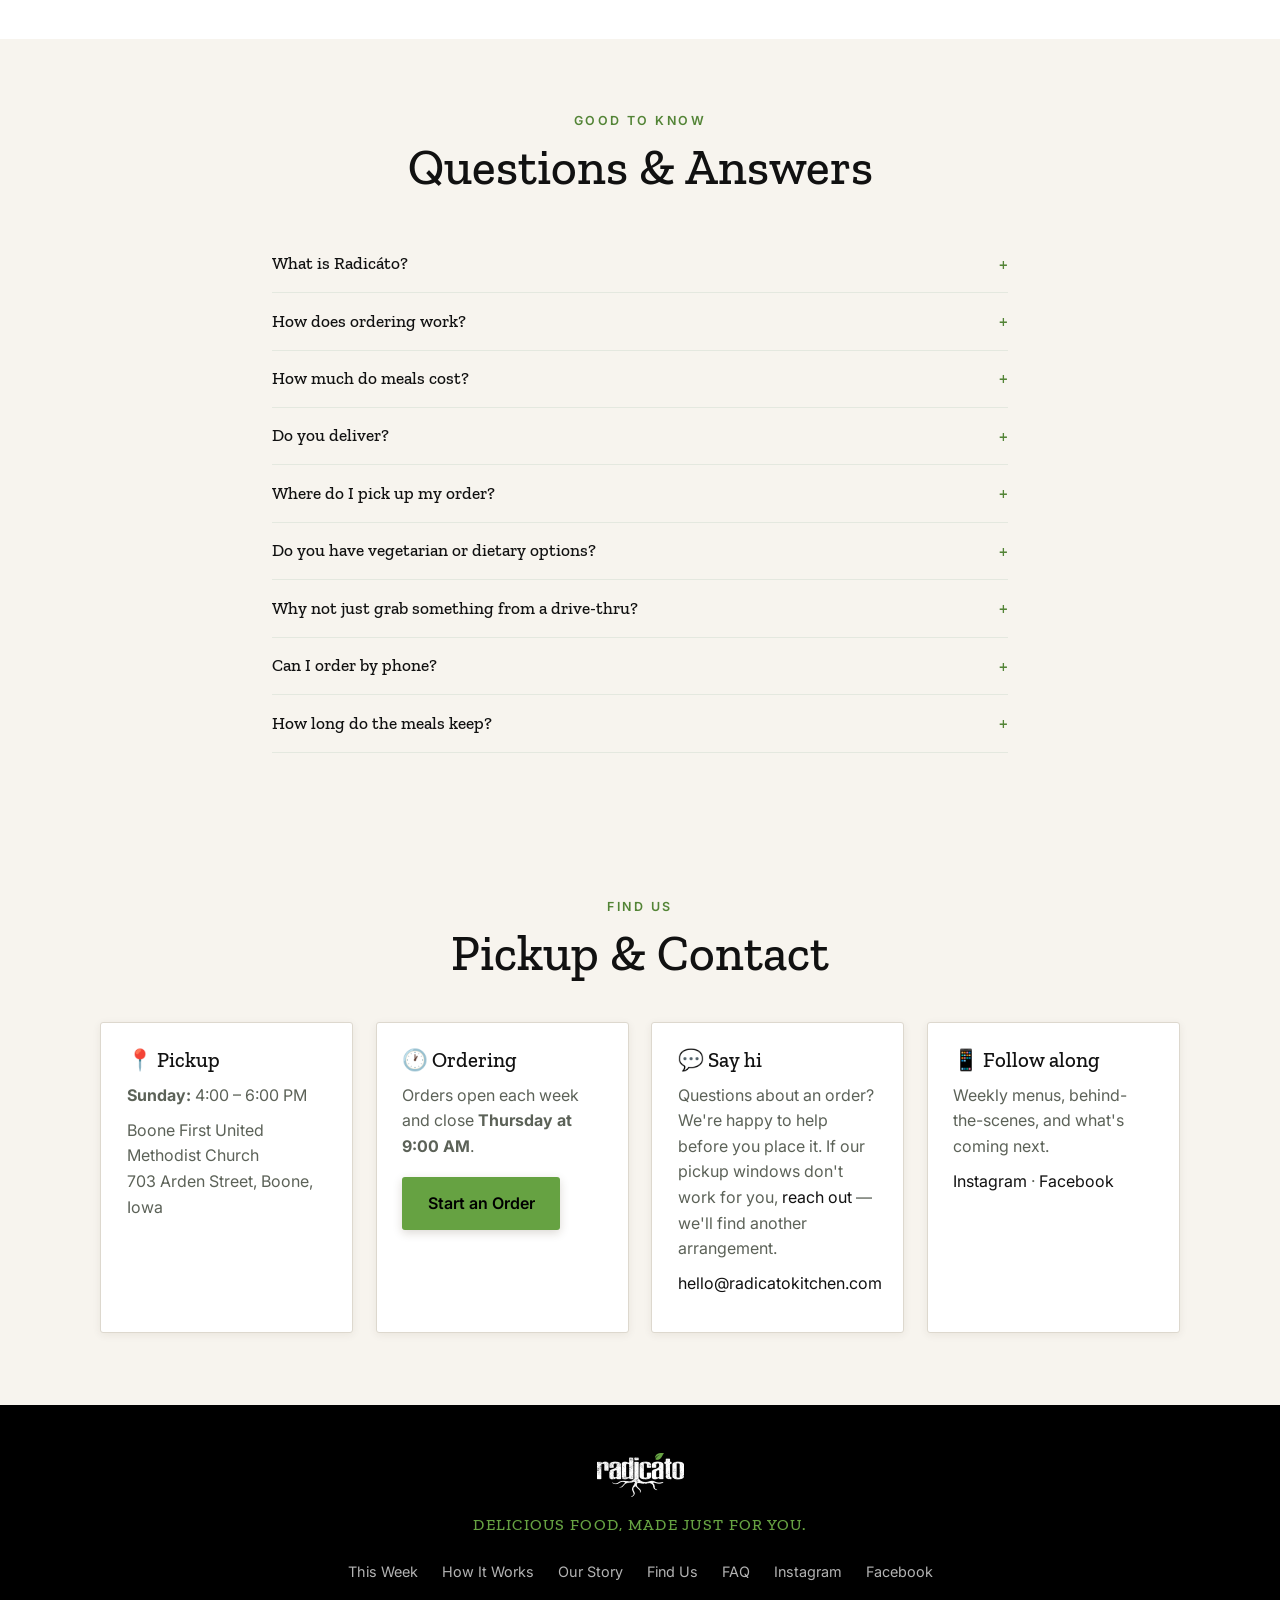
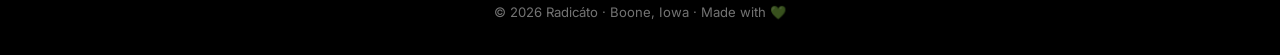
==== commit 90617a9e: "Hero note: other pickup times available on request (Thanksgiving week, Chad OK Nov 22)" ====
--- a/index.html
+++ b/index.html
@@ -141,7 +141,7 @@
       <a class="btn btn-primary" href="https://radicato.goprep.com/customer/menu" target="_blank" rel="noopener">Order Now</a>
       <a class="btn btn-ghost" href="#menu">See the Menu</a>
     </div>
-    <p class="hero-note">Orders close <strong data-schedule="deadline">Thursday 9:00 AM</strong> · <span data-schedule="hero-windows">Pickup Sun 4–6 PM</span></p>
+    <p class="hero-note">Orders close <strong data-schedule="deadline">Thursday 9:00 AM</strong> · <span data-schedule="hero-windows">Pickup Sun 4–6 PM</span> · Other pickup times available on request</p>
   </div>
 </section>
 
